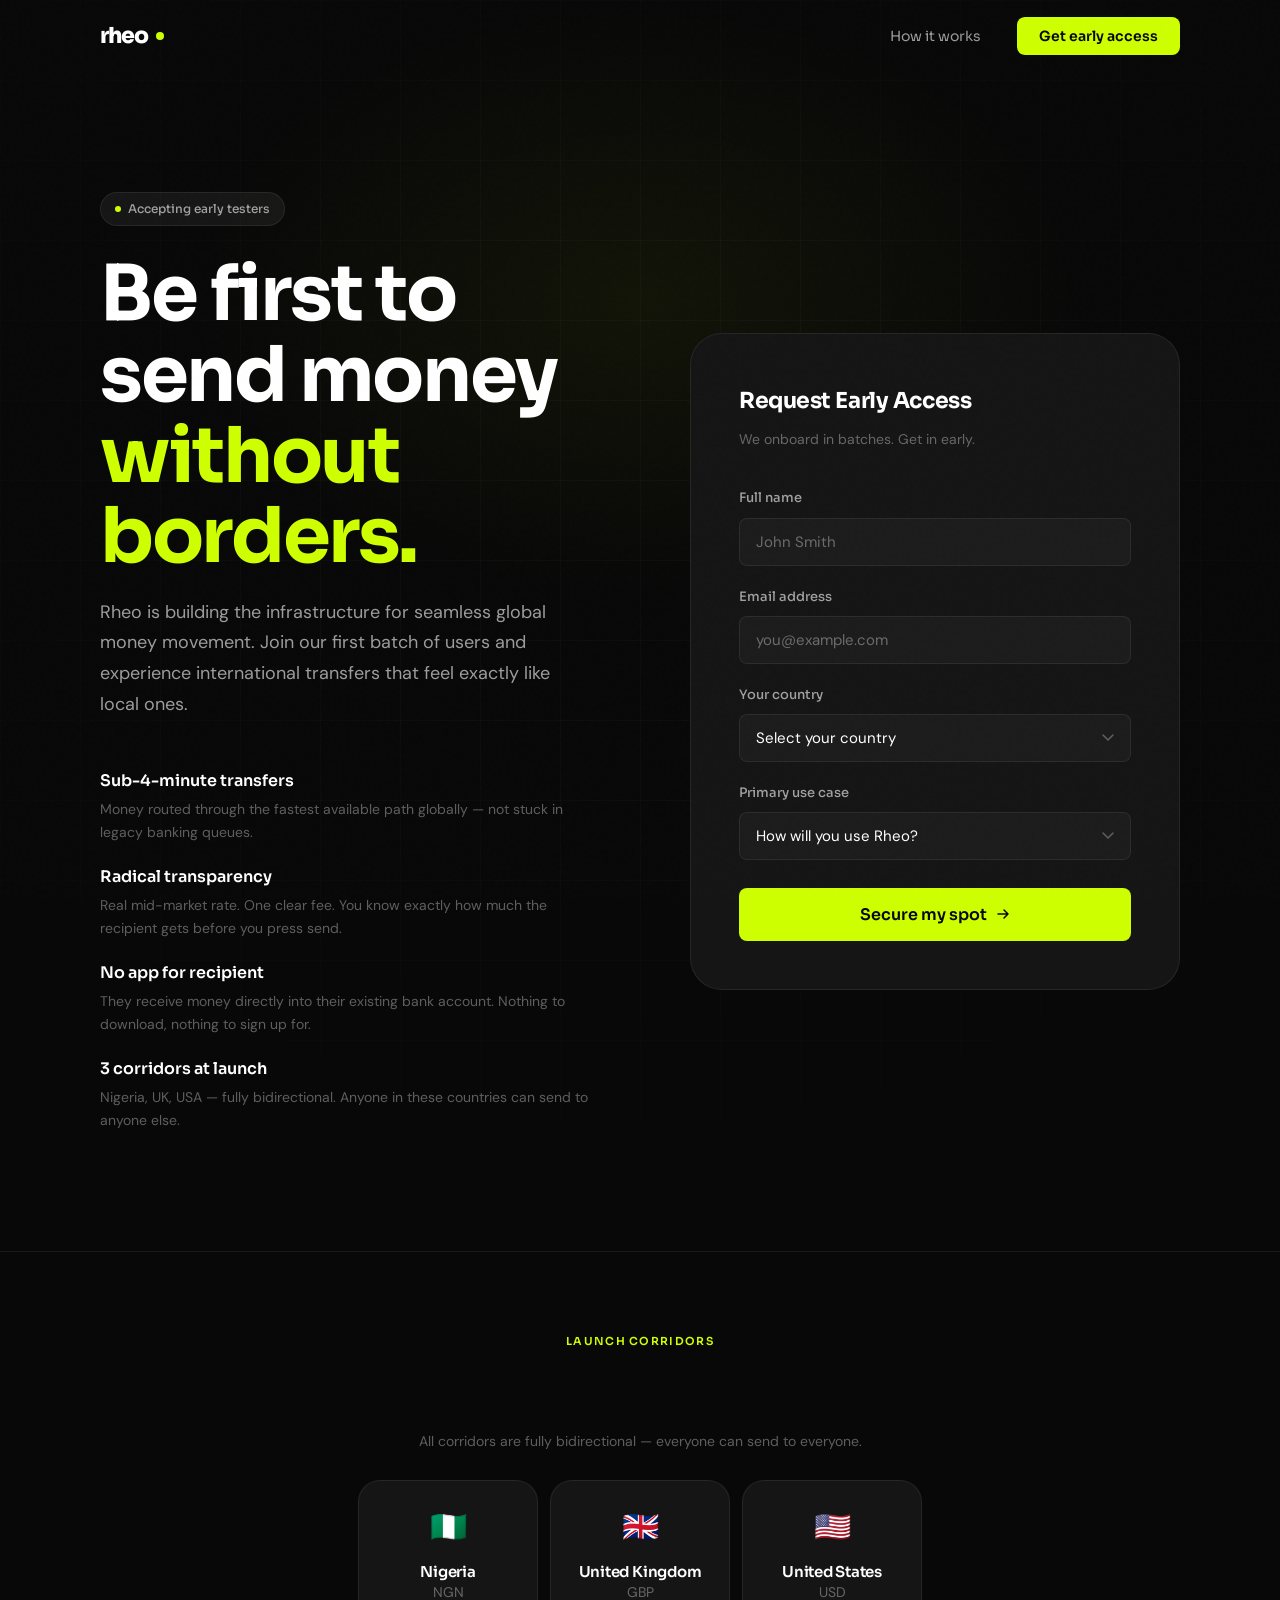
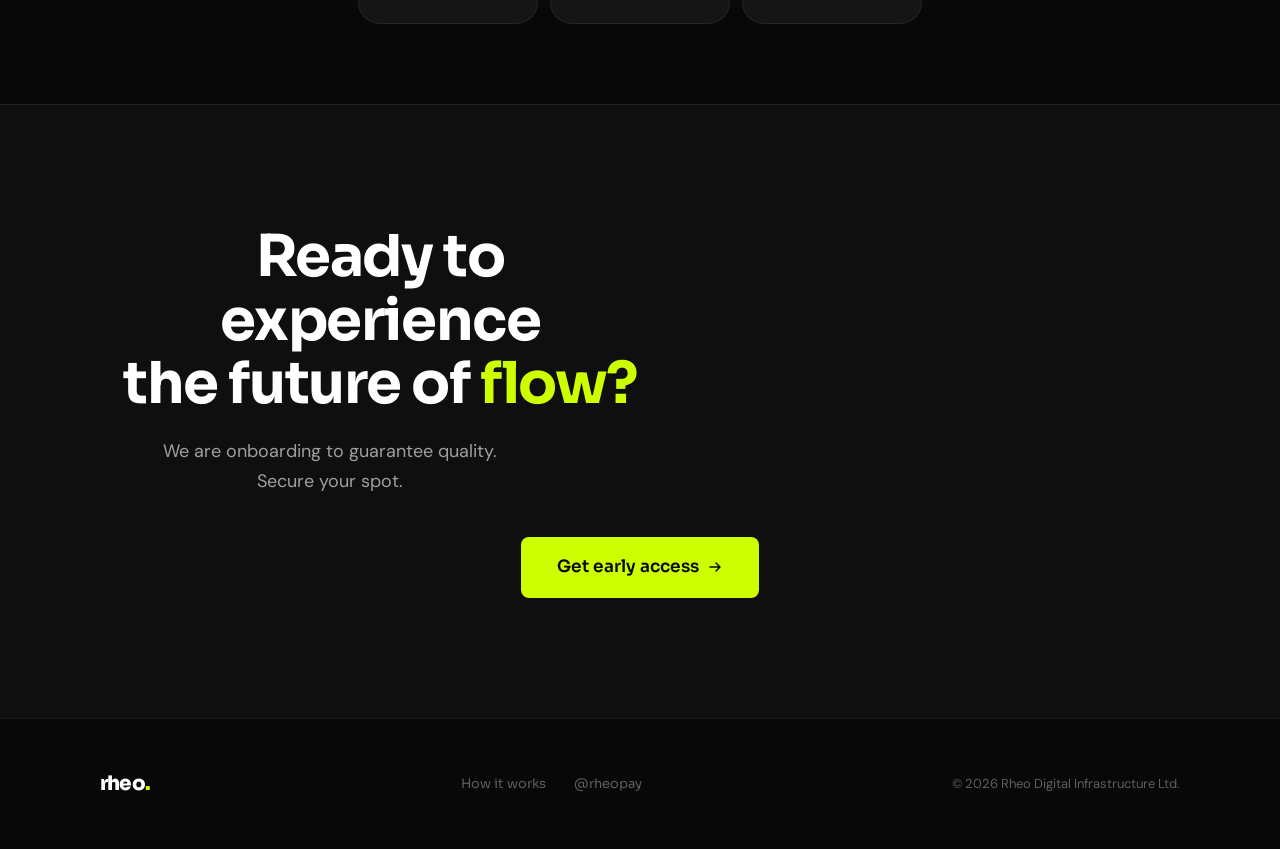
==== access.html @ 4172e14a "v1.0" ====
<!DOCTYPE html>
<html lang="en">
<head>
  <meta charset="UTF-8"/>
  <meta name="viewport" content="width=device-width, initial-scale=1.0"/>
  <meta name="author" content="Omidiran Toheeb"/>
  <meta name="description" content="Get early access to Rheo — the global money routing infrastructure for fast, transparent cross-border transfers."/>
  <title>Get Early Access — Rheo</title>
  <link rel="preconnect" href="https://fonts.googleapis.com"/>
  <link rel="preconnect" href="https://fonts.gstatic.com" crossorigin/>
  <link href="https://fonts.googleapis.com/css2?family=Sora:wght@300;400;500;600;700;800&family=DM+Sans:ital,wght@0,300;0,400;0,500;1,300&display=swap" rel="stylesheet"/>
  <link rel="stylesheet" href="style.css"/>
  <script src="script.js"></script>
</head>
<body>

  <!-- NAV -->
  <nav class="nav" id="nav">
    <div class="nav__inner">
      <a href="index.html" class="nav__logo">
        rheo <span class="nav__logo-dot"></span>
      </a>
      <ul class="nav__links">
        <li><a href="work.html">How it works</a></li>
        <li><a href="access.html" class="nav__cta active">Get early access</a></li>
      </ul>
    </div>
  </nav>

  <!-- ════════════════════════════════════════
       HERO
  ════════════════════════════════════════ -->
  <section class="hero--access">
    <div class="hero__bg"></div>

    <div class="container" style="width:100%; position:relative; z-index:2;">
      <div class="access-grid">

        <!-- LEFT — copy + perks -->
        <div>
          <div class="pill reveal" style="margin-bottom:28px;">
            <span class="pill-dot"></span>
            Accepting early testers
          </div>

          <h1 class="display-xl reveal reveal-delay-1" style="margin-bottom:20px;">
            Be first to<br>send money<br><span class="lime">without borders.</span>
          </h1>

          <p class="body-lg reveal reveal-delay-2" style="margin-bottom:48px;">
            Rheo is building the infrastructure for seamless global money movement. Join our first batch of users and experience international transfers that feel exactly like local ones.
          </p>

          <div class="perks reveal reveal-delay-3">
            <div class="perk">
              <div>
                <div class="perk__title">Sub-4-minute transfers</div>
                <div class="perk__body">Money routed through the fastest available path globally — not stuck in legacy banking queues.</div>
              </div>
            </div>
            <div class="perk">
              <div>
                <div class="perk__title">Radical transparency</div>
                <div class="perk__body">Real mid-market rate. One clear fee. You know exactly how much the recipient gets before you press send.</div>
              </div>
            </div>
            <div class="perk">
              <div>
                <div class="perk__title">No app for recipient</div>
                <div class="perk__body">They receive money directly into their existing bank account. Nothing to download, nothing to sign up for.</div>
              </div>
            </div>
            <div class="perk">
              <div>
                <div class="perk__title">3 corridors at launch</div>
                <div class="perk__body">Nigeria, UK, USA — fully bidirectional. Anyone in these countries can send to anyone else.</div>
              </div>
            </div>
          </div>

          <!-- social proof counter -->
          <!-- <div class="counter-strip reveal reveal-delay-4">
            <div class="counter-strip__avatars">
              <div class="avatar-ring" style="background:#2A4B2A; color:var(--lime);">T</div>
              <div class="avatar-ring" style="background:#2A3A4B; color:#7EB8FF;">A</div>
              <div class="avatar-ring" style="background:#4B2A3A; color:#FF9D7E;">K</div>
              <div class="avatar-ring" style="background:#3A2A4B; color:#C4AAFF;">M</div>
            </div>
            <div class="counter-strip__text">
              <strong id="counter">847</strong> people already on the list
            </div>
          </div> -->
        </div>

        <!-- RIGHT — form -->
        <div class="reveal reveal-delay-2">
          <div class="form-card">
            <div class="form-card__title">Request Early Access</div>
            <div class="form-card__sub">We onboard in batches. Get in early.</div>

            <div id="formWrap">
              <form id="accessForm" novalidate>
                <div class="form-group">
                  <label for="name">Full name</label>
                  <input type="text" id="name" name="name" placeholder="John Smith" autocomplete="name" required/>
                </div>
                <div class="form-group">
                  <label for="email">Email address</label>
                  <input type="email" id="email" name="email" placeholder="you@example.com" autocomplete="email" required/>
                </div>
                <div class="form-group">
                  <label for="country">Your country</label>
                  <select id="country" name="country" required>
                    <option value="" disabled selected>Select your country</option>
                    <option value="NG"> Nigeria</option>
                    <option value="GB"> United Kingdom</option>
                    <option value="US"> United States</option>
                    <option value="other"> Other</option>
                  </select>
                </div>
                <div class="form-group">
                  <label for="use">Primary use case</label>
                  <select id="use" name="use" required>
                    <option value="" disabled selected>How will you use Rheo?</option>
                    <option value="family">Sending money to family</option>
                    <option value="freelance">Receiving freelance payments</option>
                    <option value="business">Business payments</option>
                    <option value="studying">Studying abroad</option>
                    <option value="other">Other</option>
                  </select>
                </div>
                <button type="submit" class="btn btn--lime form__submit">
                  Secure my spot
                  <svg width="16" height="16" viewBox="0 0 16 16" fill="none"><path d="M3 8h10M9 4l4 4-4 4" stroke="currentColor" stroke-width="1.5" stroke-linecap="round" stroke-linejoin="round"/></svg>
                </button>
              </form>
            </div>

            <!-- success state -->
            <div class="form__success" id="formSuccess">
              <div class="form__success-icon">✓</div>
              <h3 class="display-sm" style="margin-bottom:10px;">You're on the list.</h3>
              <p class="body-md" style="max-width:280px; margin:0 auto 20px;">We'll notify you when your batch opens. Follow us on X for updates.</p>
              <a href="https://x.com/rheopay" target="_blank" rel="noopener" class="btn btn--outline btn--sm">@rheopay on X</a>
            </div>
          </div>
        </div>

      </div>
    </div>
  </section>

  <!-- ════════════════════════════════════════
       CORRIDORS
  ════════════════════════════════════════ -->
  <section class="section--sm" style="border-top: 1px solid var(--border);">
    <div class="container">
      <p class="label reveal" style="text-align:center; margin-bottom:32px;">Launch corridors</p>
      <br>
       <p class="body-sm reveal reveal-delay-2" style="text-align:center; margin-top:20px;">All corridors are fully bidirectional — everyone can send to everyone.</p>
       <br>
      <div style="display:flex; justify-content:center; flex-wrap:wrap; gap:12px;" class="reveal reveal-delay-1">
        <div class="card" style="flex:1; min-width:140px; max-width:180px; text-align:center; padding:20px 16px;">
          <div style="font-size:30px; margin-bottom:10px;">🇳🇬</div>
          <div class="display-sm" style="font-size:15px;">Nigeria</div>
          <div class="body-sm">NGN</div>
        </div>
        <div class="card" style="flex:1; min-width:140px; max-width:180px; text-align:center; padding:20px 16px;">
          <div style="font-size:30px; margin-bottom:10px;">🇬🇧</div>
          <div class="display-sm" style="font-size:15px;">United Kingdom</div>
          <div class="body-sm">GBP</div>
        </div>
        <div class="card" style="flex:1; min-width:140px; max-width:180px; text-align:center; padding:20px 16px;">
          <div style="font-size:30px; margin-bottom:10px;">🇺🇸</div>
          <div class="display-sm" style="font-size:15px;">United States</div>
          <div class="body-sm">USD</div>
        </div>
        <!-- <div class="card" style="flex:1; min-width:140px; max-width:180px; text-align:center; padding:20px 16px;">
          <div style="font-size:30px; margin-bottom:10px;">🇮🇳</div>
          <div class="display-sm" style="font-size:15px;">India</div>
          <div class="body-sm">INR</div>
        </div>
        <div class="card" style="flex:1; min-width:140px; max-width:180px; text-align:center; padding:20px 16px;">
          <div style="font-size:30px; margin-bottom:10px;">🇲🇽</div>
          <div class="display-sm" style="font-size:15px;">Mexico</div>
          <div class="body-sm">MXN</div>
        </div>
      </div> 
      <p class="body-sm reveal reveal-delay-2" style="text-align:center; margin-top:20px;">All corridors are fully bidirectional — everyone can send to everyone.</p> -->
    </div>
  </section>

  <!-- ════════════════════════════════════════
       FINAL CTA
  ════════════════════════════════════════ -->
  <section class="section cta-section">
    <div class="container">
      <h2 class="display-lg reveal" style="margin-bottom:20px; max-width:560px;">
        Ready to experience<br>the future of <span class="lime">flow?</span>
      </h2>
      <p class="body-lg reveal reveal-delay-1" style="max-width:460px; margin-bottom:40px;">
        We are onboarding to guarantee quality. <br> Secure your spot.
      </p>
      <a href="#accessForm" class="btn btn--lime reveal reveal-delay-2" style="font-size:17px; padding:16px 36px;" onclick="document.getElementById('email').focus(); return false;">
        Get early access
        <svg width="16" height="16" viewBox="0 0 16 16" fill="none"><path d="M3 8h10M9 4l4 4-4 4" stroke="currentColor" stroke-width="1.5" stroke-linecap="round" stroke-linejoin="round"/></svg>
      </a>
    </div>
  </section>

  <!-- FOOTER -->
  <footer>
    <div class="footer__inner">
      <a href="index.html" class="footer__logo">rheo<span style="color:var(--lime);">.</span></a>
      <div class="footer__links">
        <a href="work.html" class="footer__link">How it works</a>
        <a href="https://x.com/rheopay" target="_blank" rel="noopener" class="footer__link">@rheopay</a>
      </div>
      <span class="footer__copy">&copy; 2026 Rheo Digital Infrastructure Ltd.</span>
    </div>
  </footer>

  <script src="script.js"></script>
</body>
</html>
---- style.css ----
/* ============================================
   RHEO — Global Design System
   ============================================ */

@import url('https://fonts.googleapis.com/css2?family=Sora:wght@300;400;500;600;700;800&family=DM+Sans:ital,wght@0,300;0,400;0,500;1,300&display=swap');

/* ---- Reset ---- */
*, *::before, *::after { 
  box-sizing: border-box; 
  margin: 0; 
  padding: 0; 
}
html { 
  scroll-behavior: smooth; 
  font-size: 67.5%; 
}

/* ---- Tokens ---- */
:root {
  --black:       #080808;
  --black-2:     #0f0f0f;
  --black-3:     #151515;
  --black-4:     #1c1c1c;
  --border:      rgba(255,255,255,0.07);
  --border-lime: rgba(206,255,0,0.25);
  --white:       #ffffff;
  --white-60:    rgba(255,255,255,0.6);
  --white-35:    rgba(255,255,255,0.35);
  --white-12:    rgba(255,255,255,0.12);
  --white-06:    rgba(255,255,255,0.06);
  --lime:        #CEFF00;
  --lime-dim:    #91E500;
  --lime-glow:   rgba(206,255,0,0.12);
  --lime-glow-strong: rgba(206,255,0,0.22);
  --red-soft:    #FF5C5C;

  --font-display: 'Sora', sans-serif;
  --font-body:    'DM Sans', sans-serif;

  --nav-h:       72px;
  --max-w:       1160px;
  --r-sm:        8px;
  --r-md:        14px;
  --r-lg:        22px;
  --r-xl:        32px;
}

/* ---- Base ---- */
body {
  background: var(--black);
  color: var(--white);
  font-family: var(--font-body);
  font-size: 16px;
  line-height: 1.7;
  -webkit-font-smoothing: antialiased;
  overflow-x: hidden;
}

img { 
  display: block; 
  max-width: 100%; 
}
a  { 
  text-decoration: none; 
  color: inherit; 
}
ul, ol { 
  list-style: none; 
}

/* ---- Scrollbar ---- */
::-webkit-scrollbar { 
  width: 4px; 
}
::-webkit-scrollbar-track { 
  background: var(--black); 
}
::-webkit-scrollbar-thumb { 
  background: var(--border); 
  border-radius: 4px; 
}

/* ============================================
   NOISE GRAIN OVERLAY
   ============================================ */
body::before {
  content: '';
  position: fixed;
  inset: 0;
  background-image: url("data:image/svg+xml,%3Csvg viewBox='0 0 256 256' xmlns='http://www.w3.org/2000/svg'%3E%3Cfilter id='noise'%3E%3CfeTurbulence type='fractalNoise' baseFrequency='0.9' numOctaves='4' stitchTiles='stitch'/%3E%3C/filter%3E%3Crect width='100%25' height='100%25' filter='url(%23noise)' opacity='0.03'/%3E%3C/svg%3E");
  pointer-events: none;
  z-index: 9999;
  opacity: 0.4;
}

/* ============================================
   LAYOUT UTILITIES
   ============================================ */
.container {
  max-width: var(--max-w);
  margin: 0 auto;
  padding: 0 40px;
}

.section { 
  padding: 120px 0; 
}
.section--sm { 
  padding: 80px 0; 
}

.divider {
  width: 100%;
  height: 1px;
  background: var(--border);
}

/* ============================================
   TYPOGRAPHY
   ============================================ */
.display-xl {
  font-family: var(--font-display);
  font-size: clamp(44px, 6vw, 80px);
  font-weight: 700;
  line-height: 1.05;
  letter-spacing: -0.03em;
}

.display-lg {
  font-family: var(--font-display);
  font-size: clamp(36px, 4.5vw, 60px);
  font-weight: 700;
  line-height: 1.1;
  letter-spacing: -0.025em;
}

.display-md {
  font-family: var(--font-display);
  font-size: clamp(26px, 3vw, 40px);
  font-weight: 600;
  line-height: 1.2;
  letter-spacing: -0.02em;
}

.display-sm {
  font-family: var(--font-display);
  font-size: clamp(18px, 2vw, 24px);
  font-weight: 600;
  line-height: 1.3;
  letter-spacing: -0.015em;
}

.body-lg { 
  font-size: 18px; 
  line-height: 1.7; 
  color: var(--white-60); 
}
.body-md { 
  font-size: 16px; 
  line-height: 1.7; 
  color: var(--white-60); 
}
.body-sm { 
  font-size: 14px; 
  line-height: 1.6; 
  color: var(--white-35); 
}

.lime { 
  color: var(--lime); 
}
.label {
  font-family: var(--font-display);
  font-size: 11px;
  font-weight: 600;
  letter-spacing: 0.12em;
  text-transform: uppercase;
  color: var(--lime);
}

/* ============================================
   NAVIGATION
   ============================================ */
.nav {
  position: fixed;
  top: 0; left: 0; right: 0;
  z-index: 1000;
  height: var(--nav-h);
  display: flex;
  align-items: center;
  transition: background 0.3s, border-color 0.3s;
}

.nav.scrolled {
  background: rgba(8,8,8,0.92);
  border-bottom: 1px solid var(--border);
  -webkit-backdrop-filter: blur(20px);
  -webkit-backdrop-filter: blur(20px);
  -webkit-backdrop-filter: blur(20px);
  -webkit-backdrop-filter: blur(20px);
  -webkit-backdrop-filter: blur(20px);
  -webkit-backdrop-filter: blur(20px);
  -webkit-backdrop-filter: blur(20px);
  -webkit-backdrop-filter: blur(20px);
  -webkit-backdrop-filter: blur(20px);
  backdrop-filter: blur(20px);
}

.nav__inner {
  max-width: var(--max-w);
  margin: 0 auto;
  padding: 0 40px;
  width: 100%;
  display: flex;
  align-items: center;
  justify-content: space-between;
}

.nav__logo {
  font-family: var(--font-display);
  font-size: 22px;
  font-weight: 800;
  letter-spacing: -0.04em;
  color: var(--white);
  display: flex;
  align-items: center;
  gap: 8px;
}

.nav__logo-dot {
  width: 8px; height: 8px;
  border-radius: 50%;
  background: var(--lime);
  display: inline-block;
}

.nav__links {
  display: flex;
  align-items: center;
  gap: 36px;
}

.nav__links a {
  font-size: 14px;
  font-weight: 400;
  color: var(--white-60);
  transition: color 0.2s;
  font-family: var(--font-display);
}

.nav__links a:hover { color: var(--white); }
.nav__links a.active { color: var(--white); }

.nav__cta {
  background: var(--lime);
  color: var(--black) !important;
  font-weight: 600 !important;
  padding: 10px 22px;
  border-radius: var(--r-sm);
  font-size: 14px !important;
  transition: background 0.2s, transform 0.15s !important;
}

.nav__cta:hover {
  background: #d8ff26 !important;
  transform: translateY(-1px);
}

/* ============================================
   BUTTONS
   ============================================ */
.btn {
  display: inline-flex;
  align-items: center;
  gap: 8px;
  font-family: var(--font-display);
  font-size: 15px;
  font-weight: 600;
  border-radius: var(--r-sm);
  padding: 14px 28px;
  cursor: pointer;
  transition: all 0.2s;
  border: none;
  white-space: nowrap;
}

.btn--lime {
  background: var(--lime);
  color: var(--black);
}

.btn--lime:hover {
  background: #d8ff26;
  transform: translateY(-2px);
  box-shadow: 0 8px 30px rgba(206,255,0,0.25);
}

.btn--outline {
  background: transparent;
  color: var(--white);
  border: 1px solid var(--border);
}

.btn--outline:hover {
  border-color: rgba(255,255,255,0.25);
  background: var(--white-06);
}

.btn--sm {
  font-size: 13px;
  padding: 10px 20px;
}

.btn svg { transition: transform 0.2s; }
.btn:hover svg { transform: translateX(3px); }

/* ============================================
   PILL / BADGE
   ============================================ */
.pill {
  display: inline-flex;
  align-items: center;
  gap: 7px;
  background: var(--white-06);
  border: 1px solid var(--border);
  border-radius: 100px;
  padding: 6px 14px;
  font-size: 12px;
  font-family: var(--font-display);
  font-weight: 500;
  color: var(--white-60);
}

.pill-dot {
  width: 6px; height: 6px;
  border-radius: 50%;
  background: var(--lime);
  flex-shrink: 0;
  animation: pulse-dot 2s ease-in-out infinite;
}

@keyframes pulse-dot {
  0%,100% { opacity: 1; transform: scale(1); }
  50% { opacity: 0.5; transform: scale(0.7); }
}

/* ============================================
   CARDS
   ============================================ */
.card {
  background: var(--black-3);
  border: 1px solid var(--border);
  border-radius: var(--r-lg);
  padding: 32px;
  transition: border-color 0.3s, transform 0.3s;
}

.card:hover {
  border-color: rgba(255,255,255,0.12);
  transform: translateY(-3px);
}

.card--lime-border:hover {
  border-color: var(--border-lime);
}

.card__icon {
  width: 44px; height: 44px;
  border-radius: var(--r-sm);
  background: var(--lime-glow);
  border: 1px solid var(--border-lime);
  display: flex;
  align-items: center;
  justify-content: center;
  margin-bottom: 20px;
  font-size: 20px;
}

/* ============================================
   STAT CARDS
   ============================================ */
.stat-card {
  background: var(--black-3);
  border: 1px solid var(--border);
  border-radius: var(--r-md);
  padding: 24px;
}

.stat-card__num {
  font-family: var(--font-display);
  font-size: 36px;
  font-weight: 700;
  letter-spacing: -0.03em;
  color: var(--white);
  margin-bottom: 4px;
}

.stat-card__num .lime { 
  color: var(--lime); 
}
.stat-card__label { 
  font-size: 13px; 
  color: var(--white-35); 
  font-family: var(--font-display); 
}

/* ============================================
   HERO — INDEX
   ============================================ */
.hero {
  min-height: 100vh;
  display: flex;
  align-items: center;
  padding-top: var(--nav-h);
  position: relative;
  overflow: hidden;
}

.hero__bg {
  position: absolute;
  inset: 0;
  pointer-events: none;
}

/* Radial glow */
.hero__bg::before {
  content: '';
  position: absolute;
  top: -20%;
  left: 50%;
  transform: translateX(-50%);
  width: 900px;
  height: 600px;
  background: radial-gradient(ellipse, rgba(206,255,0,0.06) 0%, transparent 70%);
  border-radius: 50%;
}

/* Grid lines */
.hero__bg::after {
  content: '';
  position: absolute;
  inset: 0;
  background-image:
    linear-gradient(rgba(255,255,255,0.025) 1px, transparent 1px),
    linear-gradient(90deg, rgba(255,255,255,0.025) 1px, transparent 1px);
  background-size: 80px 80px;
  -webkit-mask-image: radial-gradient(ellipse 80% 70% at 50% 40%, black 30%, transparent 100%);
  mask-image: radial-gradient(ellipse 80% 70% at 50% 40%, black 30%, transparent 100%);
}

.hero__inner {
  position: relative;
  z-index: 2;
  max-width: var(--max-w);
  margin: 0 auto;
  padding: 0 40px;
  width: 100%;
  padding-top: 100px;
  padding-bottom: 100px;
}

.hero__eyebrow {
  margin-bottom: 32px;
  display: flex;
  align-items: center;
  gap: 16px;
}

.hero__line {
  width: 40px;
  height: 1px;
  background: var(--lime);
  opacity: 0.6;
}

.hero__title {
  font-family: var(--font-display);
  font-size: clamp(48px, 7vw, 88px);
  font-weight: 800;
  line-height: 1.0;
  letter-spacing: -0.04em;
  margin-bottom: 28px;
  max-width: 900px;
}

.hero__title .highlight {
  color: transparent;
  -webkit-text-stroke: 1px rgba(206,255,0,0.6);
  position: relative;
}

.hero__sub {
  font-size: 18px;
  color: var(--white-60);
  max-width: 560px;
  line-height: 1.7;
  margin-bottom: 48px;
}

.hero__actions {
  display: flex;
  align-items: center;
  gap: 16px;
  flex-wrap: wrap;
}

.hero__scroll {
  position: absolute;
  bottom: 40px;
  left: 50%;
  transform: translateX(-50%);
  display: flex;
  flex-direction: column;
  align-items: center;
  gap: 8px;
  opacity: 0.3;
  animation: float 3s ease-in-out infinite;
}

@keyframes float {
  0%,100% { transform: translateX(-50%) translateY(0); }
  50% { transform: translateX(-50%) translateY(6px); }
}

.hero__scroll span {
  font-size: 10px;
  letter-spacing: 0.15em;
  text-transform: uppercase;
  font-family: var(--font-display);
}

.hero__scroll-line {
  width: 1px;
  height: 40px;
  background: linear-gradient(to bottom, var(--white), transparent);
}

/* live transfer card */
.hero__card-float {
  position: absolute;
  right: 40px;
  top: 50%;
  transform: translateY(-50%);
  width: 300px;
  z-index: 3;
}

.transfer-card {
  background: var(--black-3);
  border: 1px solid var(--border);
  border-radius: var(--r-lg);
  padding: 24px;
  box-shadow: 0 12px 40px rgba(206,255,0,0.12);
}

.transfer-card__header {
  display: flex;
  align-items: center;
  justify-content: space-between;
  margin-bottom: 20px;
}

.transfer-card__title {
  font-family: var(--font-display);
  font-size: 13px;
  font-weight: 600;
  color: var(--white-60);
}

.live-badge {
  display: flex;
  align-items: center;
  gap: 5px;
  font-size: 10px;
  font-family: var(--font-display);
  font-weight: 600;
  color: var(--lime);
  letter-spacing: 0.05em;
}

.transfer-card__amount {
  font-family: var(--font-display);
  font-size: 38px;
  font-weight: 700;
  letter-spacing: -0.03em;
  margin-bottom: 6px;
}

.transfer-card__meta {
  font-size: 12px;
  color: var(--white-35);
  margin-bottom: 20px;
  display: flex;
  align-items: center;
  gap: 6px;
}

.transfer-card__route {
  display: flex;
  align-items: center;
  gap: 8px;
  margin-bottom: 20px;
}

.route-flag {
  font-size: 22px;
  line-height: 1;
}

.route-arrow {
  flex: 1;
  height: 1px;
  background: linear-gradient(90deg, var(--border), var(--border-lime), var(--border));
  position: relative;
}

.route-dot-anim {
  position: absolute;
  top: 50%;
  transform: translateY(-50%);
  width: 5px; height: 5px;
  border-radius: 50%;
  background: var(--lime);
  animation: route-travel 2.5s ease-in-out infinite;
}

@keyframes route-travel {
  0% { left: 0%; opacity: 0; }
  10% { opacity: 1; }
  90% { opacity: 1; }
  100% { left: 100%; opacity: 0; }
}

.transfer-card__bar {
  background: var(--black-4);
  border-radius: 4px;
  height: 4px;
  overflow: hidden;
  margin-bottom: 12px;
}

.transfer-card__bar-fill {
  height: 100%;
  background: linear-gradient(90deg, var(--lime-dim), var(--lime));
  border-radius: 4px;
  animation: progress 3s ease-in-out infinite;
}

@keyframes progress {
  0% { width: 0%; }
  60% { width: 100%; }
  61%,100% { width: 0%; opacity: 0; }
}

.transfer-card__status {
  font-size: 11px;
  color: var(--lime);
  font-family: var(--font-display);
  font-weight: 600;
}

/* ============================================
   PROBLEM SECTION
   ============================================ */
.problem-section {
  background: var(--black-2);
  border-top: 1px solid var(--border);
  border-bottom: 1px solid var(--border);
}

.problem-grid {
  display: grid;
  grid-template-columns: 1fr 1fr;
  gap: 80px;
  align-items: start;
}

.problem-list {
  display: flex;
  flex-direction: column;
  gap: 0;
}

.problem-item {
  display: flex;
  align-items: flex-start;
  gap: 20px;
  padding: 28px 0;
  border-bottom: 1px solid var(--border);
}

.problem-item:last-child { border-bottom: none; }

.problem-item__num {
  font-family: var(--font-display);
  font-size: 11px;
  font-weight: 600;
  color: var(--red-soft);
  opacity: 0.5;
  padding-top: 4px;
  flex-shrink: 0;
  width: 24px;
}

.problem-item__title {
  font-family: var(--font-display);
  font-size: 17px;
  font-weight: 600;
  color: var(--white);
  margin-bottom: 6px;
}

.problem-item__body { 
  font-size: 14px; 
  color: var(--white-35); 
  line-height: 1.6; 
}

/* ============================================
   SOLUTION SECTION
   ============================================ */
.solution-header { 
  text-align: center; 
  max-width: 700px; 
  margin: 0 auto 80px; 
}

.solution-grid {
  display: grid;
  grid-template-columns: repeat(3, 1fr);
  gap: 16px;
  margin-bottom: 60px;
}

/* step flow */
.step-flow {
  display: flex;
  align-items: stretch;
  gap: 0;
  margin-top: 80px;
  position: relative;
}

.step-flow::before {
  content: '';
  position: absolute;
  top: 28px;
  left: 24px;
  right: 24px;
  height: 1px;
  background: linear-gradient(90deg, transparent, var(--border-lime), transparent);
}

.step {
  flex: 1;
  text-align: center;
  padding: 0 16px;
  position: relative;
}

.step__num {
  width: 56px; height: 56px;
  border-radius: 50%;
  background: var(--black-3);
  border: 1px solid var(--border);
  display: flex;
  align-items: center;
  justify-content: center;
  margin: 0 auto 16px;
  font-family: var(--font-display);
  font-size: 13px;
  font-weight: 700;
  color: var(--white-60);
  position: relative;
  z-index: 1;
  transition: border-color 0.3s, color 0.3s;
}

.step__num.active {
  border-color: var(--lime);
  color: var(--lime);
  background: var(--lime-glow);
}

.step__label {
  font-family: var(--font-display);
  font-size: 13px;
  font-weight: 600;
  color: var(--white-60);
  margin-bottom: 6px;
}

.step__desc { 
  font-size: 12px; 
  color: var(--white-35); 
  line-height: 1.5; 
}

/* ============================================
   STATS ROW
   ============================================ */
.stats-row {
  display: grid;
  grid-template-columns: repeat(4, 1fr);
  gap: 1px;
  background: var(--border);
  border: 1px solid var(--border);
  border-radius: var(--r-lg);
  overflow: hidden;
}

.stats-row__item {
  background: var(--black-2);
  padding: 36px 32px;
  text-align: center;
}

.stats-row__num {
  font-family: var(--font-display);
  font-size: 40px;
  font-weight: 700;
  letter-spacing: -0.03em;
  color: var(--white);
  margin-bottom: 6px;
}

.stats-row__label { 
  font-size: 13px; 
  color: var(--white-35); 
  font-family: var(--font-display); 
}

/* ============================================
   CORE STACK SECTION
   ============================================ */
.stack-section { 
  background: var(--black-2); 
  border-top: 1px solid var(--border); 
}

.stack-grid {
  display: grid;
  grid-template-columns: 1fr 1fr;
  gap: 80px;
  align-items: center;
}

.stack-list { 
  display: flex; 
  flex-direction: column; 
  gap: 0; 
}

.stack-item {
  display: grid;
  grid-template-columns: 48px 1fr;
  gap: 20px;
  align-items: start;
  padding: 28px 0;
  border-bottom: 1px solid var(--border);
  cursor: default;
  transition: all 0.2s;
}

.stack-item:first-child { 
  border-top: 1px solid var(--border); 
}

.stack-item:hover .stack-item__icon { 
  border-color: var(--border-lime); 
  background: var(--lime-glow); 
}

.stack-item__icon {
  width: 44px; 
  height: 44px;
  border-radius: var(--r-sm);
  background: var(--white-06);
  border: 1px solid var(--border);
  display: flex;
  align-items: center;
  justify-content: center;
  font-size: 18px;
  transition: all 0.3s;
  flex-shrink: 0;
}

.stack-item__title {
  font-family: var(--font-display);
  font-size: 16px;
  font-weight: 600;
  margin-bottom: 6px;
  color: var(--white);
}

.stack-item__body { 
  font-size: 14px; 
  color: var(--white-35); 
  line-height: 1.6; 
}

/* terminal visual */
.terminal {
  background: var(--black);
  border: 1px solid var(--border);
  border-radius: var(--r-lg);
  overflow: hidden;
  font-family: 'Courier New', monospace;
}

.terminal__bar {
  background: var(--black-4);
  border-bottom: 1px solid var(--border);
  padding: 12px 16px;
  display: flex;
  align-items: center;
  gap: 8px;
}

.terminal__dot {
  width: 10px; 
  height: 10px; 
  border-radius: 50%;
}

.terminal__body {
  padding: 24px;
  font-size: 13px;
  line-height: 1.8;
}

.t-dim  { 
  color: rgba(255,255,255,0.3); 
}
.t-lime { 
  color: var(--lime); 
}
.t-white{ 
  color: var(--white); 
}
.t-blue { 
  color: #7EB8FF; 
}
.t-str  { 
  color: #FF9D7E; 
}

/* ============================================
   PRICING SECTION
   ============================================ */
.pricing-grid {
  display: grid;
  grid-template-columns: 1fr 1fr;
  gap: 60px;
  align-items: center;
}

.pricing-comparison {
  background: var(--black-3);
  border: 1px solid var(--border);
  border-radius: var(--r-lg);
  overflow: hidden;
}

.pricing-comparison__header {
  padding: 20px 24px;
  border-bottom: 1px solid var(--border);
  display: grid;
  grid-template-columns: 1fr 1fr 1fr;
  gap: 12px;
}

.pricing-comparison__col-label {
  font-size: 11px;
  font-family: var(--font-display);
  font-weight: 600;
  letter-spacing: 0.08em;
  text-transform: uppercase;
  color: var(--white-35);
}

.pricing-comparison__col-label.ours { 
  color: var(--lime); 
}

.pricing-row {
  display: grid;
  grid-template-columns: 1fr 1fr 1fr;
  gap: 12px;
  padding: 16px 24px;
  border-bottom: 1px solid var(--border);
  align-items: center;
  transition: background 0.2s;
}

.pricing-row:last-child { 
  border-bottom: none; 
}
.pricing-row:hover { 
  background: var(--white-06); 
}

.pricing-row__amount { 
  font-size: 13px; 
  color: var(--white-60); 
  font-family: var(--font-display); 
}
.pricing-row__fee { 
  font-size: 13px; 
  color: var(--white-35); 
  font-family: var(--font-display); 
}
.pricing-row__fee.ours { 
  color: var(--lime); 
  font-weight: 600; 
}

/* ============================================
   FUTURE SECTION
   ============================================ */
.future-grid {
  display: grid;
  grid-template-columns: repeat(3, 1fr);
  gap: 16px;
}

/* ============================================
   CTA SECTION
   ============================================ */
.cta-section {
  background: var(--black-2);
  border-top: 1px solid var(--border);
  text-align: center;
}

.cta-section .pill { margin: 0 auto 32px; }

/* ============================================
   FOOTER
   ============================================ */
footer {
  border-top: 1px solid var(--border);
  padding: 48px 0;
}

.footer__inner {
  max-width: var(--max-w);
  margin: 0 auto;
  padding: 0 40px;
  display: flex;
  align-items: center;
  justify-content: space-between;
  flex-wrap: wrap;
  gap: 20px;
}

.footer__logo {
  font-family: var(--font-display);
  font-size: 20px;
  font-weight: 800;
  letter-spacing: -0.04em;
}

.footer__copy { font-size: 13px; color: var(--white-35); }

.footer__link {
  font-size: 13px;
  color: var(--white-35);
  transition: color 0.2s;
  font-family: var(--font-display);
}

.footer__link:hover { 
  color: var(--lime); 
}

.footer__links { 
  display: flex; 
  gap: 28px; 
}

/* ============================================
   HERO — ACCESS PAGE
   ============================================ */
.hero--access {
  min-height: 100vh;
  padding-top: var(--nav-h);
  display: flex;
  align-items: center;
  position: relative;
  overflow: hidden;
}

.hero--access .hero__bg::before {
  background: radial-gradient(ellipse, rgba(206,255,0,0.05) 0%, transparent 70%);
  top: 0;
}

.access-grid {
  display: grid;
  grid-template-columns: 1fr 1fr;
  gap: 100px;
  align-items: center;
  padding: 120px 0;
}

/* ============================================
   FORM
   ============================================ */
.form-card {
  background: var(--black-3);
  border: 1px solid var(--border);
  border-radius: var(--r-xl);
  padding: 48px;
}

.form-card__title {
  font-family: var(--font-display);
  font-size: 22px;
  font-weight: 700;
  margin-bottom: 8px;
  letter-spacing: -0.02em;
}

.form-card__sub { 
  font-size: 14px; 
  color: var(--white-35); 
  margin-bottom: 36px; 
}

.form-group { 
  margin-bottom: 20px; 
}

.form-group label {
  display: block;
  font-size: 13px;
  font-family: var(--font-display);
  font-weight: 500;
  color: var(--white-60);
  margin-bottom: 8px;
}

.form-group input, .form-group select {
  width: 100%;
  background: var(--black-4);
  border: 1px solid var(--border);
  border-radius: var(--r-sm);
  padding: 13px 16px;
  color: var(--white);
  font-size: 15px;
  font-family: var(--font-body);
  outline: none;
  transition: border-color 0.2s, box-shadow 0.2s;
  -webkit-appearance: none;
  appearance: none;
}

.form-group input::placeholder { 
  color: var(--white-35); 
}

.form-group input:focus, .form-group select:focus {
  border-color: rgba(206,255,0,0.4);
  box-shadow: 0 0 0 3px rgba(206,255,0,0.08);
}

.form-group select {
  background-image: url("data:image/svg+xml,%3Csvg xmlns='http://www.w3.org/2000/svg' width='12' height='8' viewBox='0 0 12 8'%3E%3Cpath d='M1 1l5 5 5-5' stroke='rgba(255,255,255,0.3)' stroke-width='1.5' fill='none' stroke-linecap='round'/%3E%3C/svg%3E");
  background-repeat: no-repeat;
  background-position: right 16px center;
  padding-right: 40px;
  cursor: pointer;
}

.form-group select option { 
  background: var(--black-3); 
}

.form__submit {
  width: 100%;
  margin-top: 8px;
  justify-content: center;
  font-size: 16px;
  padding: 16px;
}

.form__note {
  text-align: center;
  font-size: 12px;
  color: var(--white-35);
  margin-top: 16px;
}

.form__success {
  display: none;
  text-align: center;
  padding: 32px 0;
}

.form__success-icon {
  width: 56px; height: 56px;
  background: var(--lime-glow);
  border: 1px solid var(--border-lime);
  border-radius: 50%;
  display: flex;
  align-items: center;
  justify-content: center;
  margin: 0 auto 20px;
  font-size: 24px;
}

/* perks list */
.perks { 
  display: flex; 
  flex-direction: column; 
  gap: 20px; 
}

.perk {
  display: flex;
  align-items: flex-start;
  gap: 16px;
}

.perk__icon {
  width: 40px; 
  height: 40px;
  border-radius: var(--r-sm);
  background: var(--white-06);
  border: 1px solid var(--border);
  display: flex;
  align-items: center;
  justify-content: center;
  font-size: 18px;
  flex-shrink: 0;
  margin-top: 2px;
}

.perk__title {
  font-family: var(--font-display);
  font-size: 16px;
  font-weight: 600;
  margin-bottom: 4px;
}

.perk__body { 
  font-size: 14px; 
  color: var(--white-35); 
  line-height: 1.6; 
}

/* counter */
.counter-strip {
  display: flex;
  align-items: center;
  gap: 12px;
  background: var(--black-3);
  border: 1px solid var(--border);
  border-radius: var(--r-md);
  padding: 16px 20px;
  margin-top: 40px;
}

.counter-strip__avatars {
  display: flex;
  margin-right: 4px;
}

.avatar-ring {
  width: 28px; height: 28px;
  border-radius: 50%;
  border: 2px solid var(--black-3);
  margin-left: -8px;
  font-size: 10px;
  display: flex; align-items: center; justify-content: center;
  font-family: var(--font-display);
  font-weight: 700;
}

.avatar-ring:first-child { margin-left: 0; }

.counter-strip__text {
  font-size: 13px;
  color: var(--white-60);
  font-family: var(--font-display);
}

.counter-strip__text strong { color: var(--lime); }

/* ============================================
   HOW IT WORKS PAGE
   ============================================ */
.hiw-hero {
  min-height: 60vh;
  padding-top: var(--nav-h);
  display: flex;
  align-items: center;
  background: var(--black-2);
  border-bottom: 1px solid var(--border);
  position: relative;
  overflow: hidden;
}

.hiw-hero::before {
  content: '';
  position: absolute;
  top: 0; left: 0; right: 0; bottom: 0;
  background-image:
    linear-gradient(rgba(255,255,255,0.02) 1px, transparent 1px),
    linear-gradient(90deg, rgba(255,255,255,0.02) 1px, transparent 1px);
  background-size: 60px 60px;
  -webkit-mask-image: radial-gradient(ellipse 80% 90% at 50% 50%, black 0%, transparent 100%);
  mask-image: radial-gradient(ellipse 80% 90% at 50% 50%, black 0%, transparent 100%);
}

.hiw-grid {
  display: grid;
  grid-template-columns: 1fr 1fr;
  gap: 80px;
  align-items: center;
}

/* routing visual */
.routing-visual {
  background: var(--black);
  border: 1px solid var(--border);
  border-radius: var(--r-xl);
  padding: 32px;
  position: relative;
  overflow: hidden;
}

.routing-visual::before {
  content: '';
  position: absolute;
  inset: 0;
  background: radial-gradient(ellipse at 50% 50%, rgba(206,255,0,0.04) 0%, transparent 70%);
}

.provider-row {
  display: flex;
  flex-direction: column;
  gap: 10px;
}

.provider-bar {
  display: flex;
  align-items: center;
  gap: 12px;
}

.provider-bar__name {
  font-family: var(--font-display);
  font-size: 12px;
  font-weight: 600;
  color: var(--white-60);
  width: 80px;
  flex-shrink: 0;
}

.provider-bar__track {
  flex: 1;
  height: 6px;
  background: var(--black-4);
  border-radius: 3px;
  overflow: hidden;
}

.provider-bar__fill {
  height: 100%;
  border-radius: 3px;
  background: var(--border);
  transition: width 1.5s ease;
}

.provider-bar__fill.best {
  background: linear-gradient(90deg, var(--lime-dim), var(--lime));
}

.provider-bar__score {
  font-size: 11px;
  color: var(--white-35);
  font-family: var(--font-display);
  width: 36px;
  text-align: right;
}

.provider-bar__score.best { 
  color: var(--lime); 
}

.routing-decision {
  margin-top: 20px;
  padding: 14px 16px;
  background: var(--lime-glow);
  border: 1px solid var(--border-lime);
  border-radius: var(--r-sm);
  display: flex;
  align-items: center;
  gap: 10px;
}

.routing-decision__text {
  font-size: 12px;
  font-family: var(--font-display);
  font-weight: 600;
  color: var(--lime);
}

/* timeline — full transaction flow */
.timeline {
  position: relative;
  padding-left: 36px;
}

.timeline::before {
  content: '';
  position: absolute;
  left: 12px;
  top: 0;
  bottom: 0;
  width: 1px;
  background: linear-gradient(to bottom, var(--lime), var(--border), transparent);
}

.timeline-item {
  position: relative;
  padding-bottom: 40px;
}

.timeline-item:last-child { 
  padding-bottom: 0; 
}

.timeline-item::before {
  content: '';
  position: absolute;
  left: -30px;
  top: 6px;
  width: 10px; height: 10px;
  border-radius: 50%;
  background: var(--black-3);
  border: 2px solid var(--border);
  transition: border-color 0.3s, background 0.3s;
}

.timeline-item.active::before {
  border-color: var(--lime);
  background: var(--lime);
  box-shadow: 0 0 0 4px var(--lime-glow);
}

.timeline-item__label {
  font-family: var(--font-display);
  font-size: 14px;
  font-weight: 600;
  color: var(--white);
  margin-bottom: 4px;
}

.timeline-item__body { font-size: 13px; color: var(--white-35); line-height: 1.6; }
.timeline-item__time {
  font-size: 11px;
  color: var(--lime);
  font-family: var(--font-display);
  font-weight: 600;
  margin-top: 4px;
}

/* liquidity hub visual */
.hub-visual {
  position: relative;
  height: 300px;
  display: flex;
  align-items: center;
  justify-content: center;
}

.hub-center {
  width: 80px; height: 80px;
  border-radius: 50%;
  background: var(--lime-glow);
  border: 2px solid var(--lime);
  display: flex;
  align-items: center;
  justify-content: center;
  font-family: var(--font-display);
  font-size: 11px;
  font-weight: 700;
  color: var(--lime);
  text-align: center;
  line-height: 1.3;
  z-index: 2;
  position: relative;
}

.hub-ring {
  position: absolute;
  border-radius: 50%;
  border: 1px solid var(--border-lime);
  animation: ring-pulse 3s ease-in-out infinite;
}

.hub-ring:nth-child(1) { 
  width: 140px; 
  height: 140px; 
  animation-delay: 0s; 
}
.hub-ring:nth-child(2) { 
  width: 200px; 
  height: 200px; 
  animation-delay: 0.5s; 
  opacity: 0.6; 
}
.hub-ring:nth-child(3) { 
  width: 270px; 
  height: 270px; 
  animation-delay: 1s; 
  opacity: 0.3; 
}

@keyframes ring-pulse {
  0%,100% { transform: scale(1); opacity: inherit; }
  50% { transform: scale(1.04); opacity: 0.4; }
}

.hub-spoke {
  position: absolute;
  display: flex;
  flex-direction: column;
  align-items: center;
  gap: 6px;
}

.hub-spoke__flag { font-size: 22px; }
.hub-spoke__label {
  font-family: var(--font-display);
  font-size: 10px;
  font-weight: 600;
  color: var(--white-60);
}

/* reliability grid */
.reliability-grid {
  display: grid;
  grid-template-columns: 1fr 1fr;
  gap: 16px;
}

/* ============================================
   PAGE-SPECIFIC HERO VARIANTS
   ============================================ */
.page-hero {
  padding-top: calc(var(--nav-h) + 80px);
  padding-bottom: 80px;
  position: relative;
  overflow: hidden;
}

.page-hero::before {
  content: '';
  position: absolute;
  top: 0; left: 0; right: 0; bottom: 0;
  background-image:
    linear-gradient(rgba(255,255,255,0.02) 1px, transparent 1px),
    linear-gradient(90deg, rgba(255,255,255,0.02) 1px, transparent 1px);
  background-size: 70px 70px;
  -webkit-mask-image: radial-gradient(ellipse 60% 100% at 50% 0%, black 0%, transparent 100%);
  mask-image: radial-gradient(ellipse 60% 100% at 50% 0%, black 0%, transparent 100%);
}

/* ============================================
   ANIMATIONS — SCROLL REVEAL
   ============================================ */
.reveal {
  opacity: 0;
  transform: translateY(28px);
  transition: opacity 0.7s ease, transform 0.7s ease;
}

.reveal.visible {
  opacity: 1;
  transform: translateY(0);
}

.reveal-delay-1 { transition-delay: 0.1s; }
.reveal-delay-2 { transition-delay: 0.2s; }
.reveal-delay-3 { transition-delay: 0.3s; }
.reveal-delay-4 { transition-delay: 0.4s; }
.reveal-delay-5 { transition-delay: 0.5s; }

/* ============================================
   RESPONSIVE
   ============================================ */
@media (max-width: 1024px) {
  .hero__card-float { display: none; }
  .problem-grid,
  .stack-grid,
  .pricing-grid,
  .hiw-grid,
  .access-grid { grid-template-columns: 1fr; gap: 48px; }
  .solution-grid,
  .future-grid { grid-template-columns: 1fr 1fr; }
  .stats-row { grid-template-columns: 1fr 1fr; }
}

@media (max-width: 768px) {
  .container { padding: 0 24px; }
  .section { padding: 80px 0; }
  .nav__inner { padding: 0 24px; }
  .nav__links { display: none; }
  .solution-grid,
  .future-grid,
  .reliability-grid { grid-template-columns: 1fr; }
  .stats-row { grid-template-columns: 1fr 1fr; }
  .step-flow { flex-direction: column; gap: 32px; }
  .step-flow::before { display: none; }
  .form-card { padding: 28px 24px; }
  .access-grid { padding: 80px 0; }
}
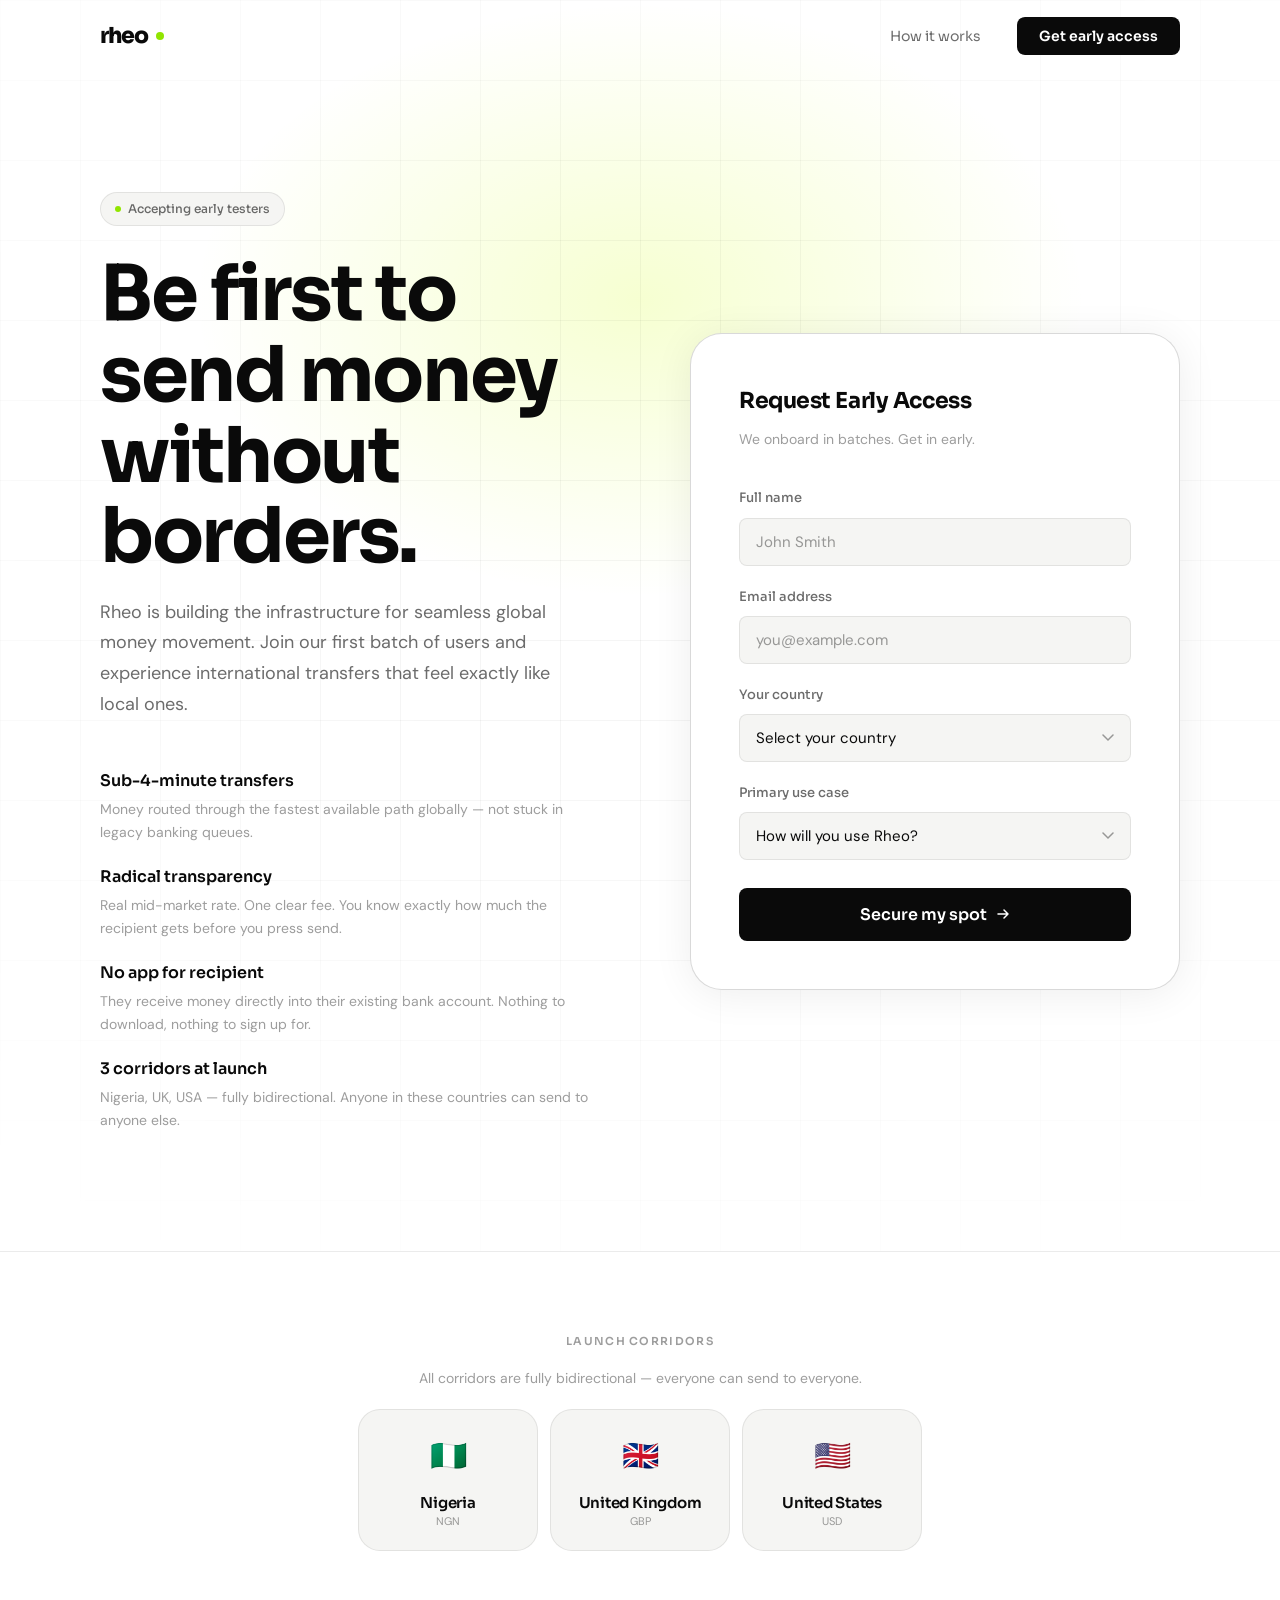
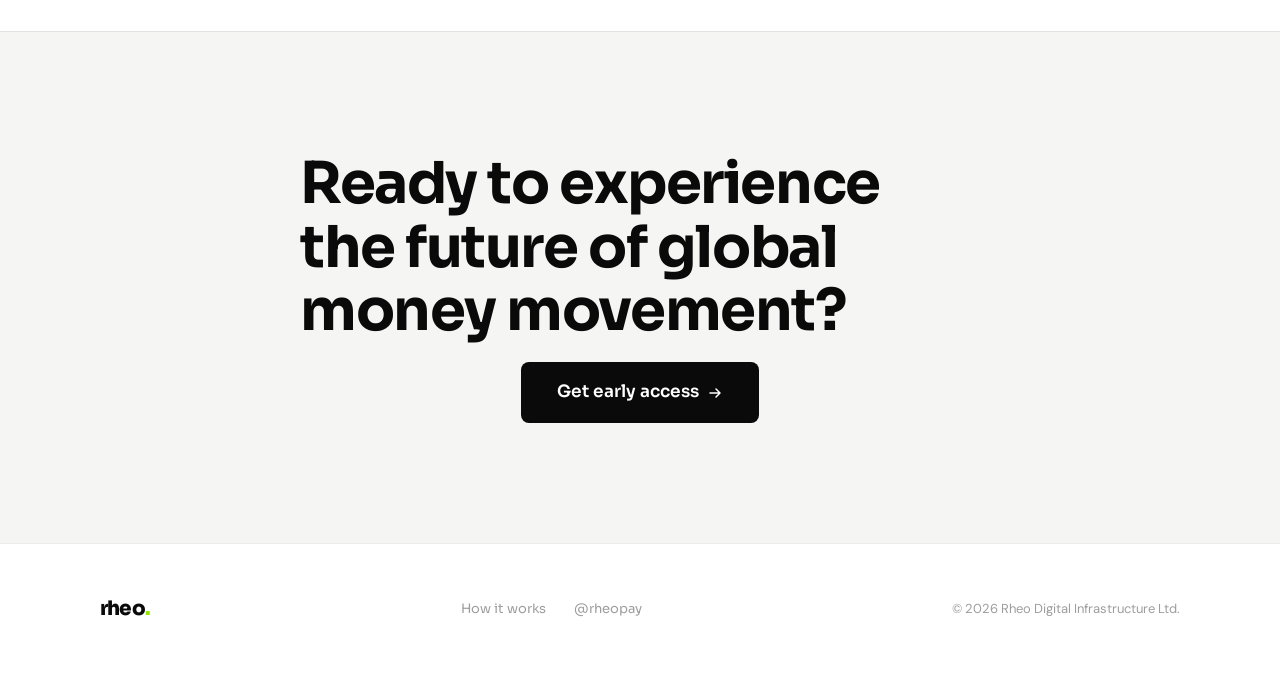
==== commit 339e45d6: "v2.0" ====
--- a/access.html
+++ b/access.html
@@ -4,17 +4,16 @@
   <meta charset="UTF-8"/>
   <meta name="viewport" content="width=device-width, initial-scale=1.0"/>
   <meta name="author" content="Omidiran Toheeb"/>
-  <meta name="description" content="Get early access to Rheo — the global money routing infrastructure for fast, transparent cross-border transfers."/>
+  <meta name="description" content="Get early access to Rheo — global money routing infrastructure for fast, transparent cross-border transfers."/>
   <title>Get Early Access — Rheo</title>
   <link rel="preconnect" href="https://fonts.googleapis.com"/>
   <link rel="preconnect" href="https://fonts.gstatic.com" crossorigin/>
   <link href="https://fonts.googleapis.com/css2?family=Sora:wght@300;400;500;600;700;800&family=DM+Sans:ital,wght@0,300;0,400;0,500;1,300&display=swap" rel="stylesheet"/>
   <link rel="stylesheet" href="style.css"/>
-  <script src="script.js"></script>
 </head>
 <body>
 
-  <!-- NAV -->
+  <!-- ── NAV ── -->
   <nav class="nav" id="nav">
     <div class="nav__inner">
       <a href="index.html" class="nav__logo">
@@ -27,27 +26,22 @@
     </div>
   </nav>
 
-  <!-- ════════════════════════════════════════
-       HERO
-  ════════════════════════════════════════ -->
+  <!-- ── HERO ── -->
   <section class="hero--access">
     <div class="hero__bg"></div>
-
-    <div class="container" style="width:100%; position:relative; z-index:2;">
+    <div class="container">
       <div class="access-grid">
 
-        <!-- LEFT — copy + perks -->
+        <!-- LEFT -->
         <div>
-          <div class="pill reveal" style="margin-bottom:28px;">
+          <div class="pill access-eyebrow reveal">
             <span class="pill-dot"></span>
             Accepting early testers
           </div>
-
-          <h1 class="display-xl reveal reveal-delay-1" style="margin-bottom:20px;">
-            Be first to<br>send money<br><span class="lime">without borders.</span>
+          <h1 class="display-xl access-headline reveal reveal-delay-1">
+            Be first to<br>send money<br>without borders.
           </h1>
-
-          <p class="body-lg reveal reveal-delay-2" style="margin-bottom:48px;">
+          <p class="body-lg access-sub reveal reveal-delay-2">
             Rheo is building the infrastructure for seamless global money movement. Join our first batch of users and experience international transfers that feel exactly like local ones.
           </p>
 
@@ -77,19 +71,6 @@
               </div>
             </div>
           </div>
-
-          <!-- social proof counter -->
-          <!-- <div class="counter-strip reveal reveal-delay-4">
-            <div class="counter-strip__avatars">
-              <div class="avatar-ring" style="background:#2A4B2A; color:var(--lime);">T</div>
-              <div class="avatar-ring" style="background:#2A3A4B; color:#7EB8FF;">A</div>
-              <div class="avatar-ring" style="background:#4B2A3A; color:#FF9D7E;">K</div>
-              <div class="avatar-ring" style="background:#3A2A4B; color:#C4AAFF;">M</div>
-            </div>
-            <div class="counter-strip__text">
-              <strong id="counter">847</strong> people already on the list
-            </div>
-          </div> -->
         </div>
 
         <!-- RIGHT — form -->
@@ -112,10 +93,10 @@
                   <label for="country">Your country</label>
                   <select id="country" name="country" required>
                     <option value="" disabled selected>Select your country</option>
-                    <option value="NG"> Nigeria</option>
-                    <option value="GB"> United Kingdom</option>
-                    <option value="US"> United States</option>
-                    <option value="other"> Other</option>
+                    <option value="NG">Nigeria</option>
+                    <option value="GB">United Kingdom</option>
+                    <option value="US">United States</option>
+                    <option value="other">Other</option>
                   </select>
                 </div>
                 <div class="form-group">
@@ -129,18 +110,17 @@
                     <option value="other">Other</option>
                   </select>
                 </div>
-                <button type="submit" class="btn btn--lime form__submit">
+                <button type="submit" class="btn btn--black form__submit">
                   Secure my spot
                   <svg width="16" height="16" viewBox="0 0 16 16" fill="none"><path d="M3 8h10M9 4l4 4-4 4" stroke="currentColor" stroke-width="1.5" stroke-linecap="round" stroke-linejoin="round"/></svg>
                 </button>
               </form>
             </div>
 
-            <!-- success state -->
             <div class="form__success" id="formSuccess">
               <div class="form__success-icon">✓</div>
-              <h3 class="display-sm" style="margin-bottom:10px;">You're on the list.</h3>
-              <p class="body-md" style="max-width:280px; margin:0 auto 20px;">We'll notify you when your batch opens. Follow us on X for updates.</p>
+              <h3 class="display-sm form__success-title">You're on the list.</h3>
+              <p class="body-md form__success-body">We'll notify you when your batch opens. Follow us on X for updates.</p>
               <a href="https://x.com/rheopay" target="_blank" rel="noopener" class="btn btn--outline btn--sm">@rheopay on X</a>
             </div>
           </div>
@@ -150,68 +130,50 @@
     </div>
   </section>
 
-  <!-- ════════════════════════════════════════
-       CORRIDORS
-  ════════════════════════════════════════ -->
-  <section class="section--sm" style="border-top: 1px solid var(--border);">
+  <!-- ── CORRIDORS ── -->
+  <section class="section--sm corridors-section">
     <div class="container">
-      <p class="label reveal" style="text-align:center; margin-bottom:32px;">Launch corridors</p>
-      <br>
-       <p class="body-sm reveal reveal-delay-2" style="text-align:center; margin-top:20px;">All corridors are fully bidirectional — everyone can send to everyone.</p>
-       <br>
-      <div style="display:flex; justify-content:center; flex-wrap:wrap; gap:12px;" class="reveal reveal-delay-1">
-        <div class="card" style="flex:1; min-width:140px; max-width:180px; text-align:center; padding:20px 16px;">
-          <div style="font-size:30px; margin-bottom:10px;">🇳🇬</div>
-          <div class="display-sm" style="font-size:15px;">Nigeria</div>
-          <div class="body-sm">NGN</div>
+      <p class="label corridors-label reveal">Launch corridors</p>
+      <p class="body-sm corridors-note-top reveal">All corridors are fully bidirectional — everyone can send to everyone.</p>
+      <div class="corridors-grid reveal reveal-delay-1">
+        <div class="card corridor-card">
+          <div class="corridor-card__flag">🇳🇬</div>
+          <div class="display-sm corridor-card__name">Nigeria</div>
+          <div class="body-sm corridor-card__code">NGN</div>
         </div>
-        <div class="card" style="flex:1; min-width:140px; max-width:180px; text-align:center; padding:20px 16px;">
-          <div style="font-size:30px; margin-bottom:10px;">🇬🇧</div>
-          <div class="display-sm" style="font-size:15px;">United Kingdom</div>
-          <div class="body-sm">GBP</div>
+        <div class="card corridor-card">
+          <div class="corridor-card__flag">🇬🇧</div>
+          <div class="display-sm corridor-card__name">United Kingdom</div>
+          <div class="body-sm corridor-card__code">GBP</div>
         </div>
-        <div class="card" style="flex:1; min-width:140px; max-width:180px; text-align:center; padding:20px 16px;">
-          <div style="font-size:30px; margin-bottom:10px;">🇺🇸</div>
-          <div class="display-sm" style="font-size:15px;">United States</div>
-          <div class="body-sm">USD</div>
+        <div class="card corridor-card">
+          <div class="corridor-card__flag">🇺🇸</div>
+          <div class="display-sm corridor-card__name">United States</div>
+          <div class="body-sm corridor-card__code">USD</div>
         </div>
-        <!-- <div class="card" style="flex:1; min-width:140px; max-width:180px; text-align:center; padding:20px 16px;">
-          <div style="font-size:30px; margin-bottom:10px;">🇮🇳</div>
-          <div class="display-sm" style="font-size:15px;">India</div>
-          <div class="body-sm">INR</div>
-        </div>
-        <div class="card" style="flex:1; min-width:140px; max-width:180px; text-align:center; padding:20px 16px;">
-          <div style="font-size:30px; margin-bottom:10px;">🇲🇽</div>
-          <div class="display-sm" style="font-size:15px;">Mexico</div>
-          <div class="body-sm">MXN</div>
-        </div>
-      </div> 
-      <p class="body-sm reveal reveal-delay-2" style="text-align:center; margin-top:20px;">All corridors are fully bidirectional — everyone can send to everyone.</p> -->
+      </div>
     </div>
   </section>
 
-  <!-- ════════════════════════════════════════
-       FINAL CTA
-  ════════════════════════════════════════ -->
+  <!-- ── FINAL CTA ── -->
   <section class="section cta-section">
     <div class="container">
-      <h2 class="display-lg reveal" style="margin-bottom:20px; max-width:560px;">
-        Ready to experience<br>the future of <span class="lime">flow?</span>
-      </h2>
-      <p class="body-lg reveal reveal-delay-1" style="max-width:460px; margin-bottom:40px;">
-        We are onboarding to guarantee quality. <br> Secure your spot.
-      </p>
-      <a href="#accessForm" class="btn btn--lime reveal reveal-delay-2" style="font-size:17px; padding:16px 36px;" onclick="document.getElementById('email').focus(); return false;">
-        Get early access
-        <svg width="16" height="16" viewBox="0 0 16 16" fill="none"><path d="M3 8h10M9 4l4 4-4 4" stroke="currentColor" stroke-width="1.5" stroke-linecap="round" stroke-linejoin="round"/></svg>
-      </a>
+      <h3 class="display-lg cta-title reveal reveal-delay-1">
+        Ready to experience the future of global money movement?
+      </h3>
+      <div class="cta-btn-wrap reveal reveal-delay-2">
+        <a href="#formWrap" class="btn btn--black access-cta-btn">
+          Get early access
+          <svg width="16" height="16" viewBox="0 0 16 16" fill="none"><path d="M3 8h10M9 4l4 4-4 4" stroke="currentColor" stroke-width="1.5" stroke-linecap="round" stroke-linejoin="round"/></svg>
+        </a>
+      </div>
     </div>
   </section>
 
-  <!-- FOOTER -->
+  <!-- ── FOOTER ── -->
   <footer>
     <div class="footer__inner">
-      <a href="index.html" class="footer__logo">rheo<span style="color:var(--lime);">.</span></a>
+      <a href="index.html" class="footer__logo">rheo<span class="footer__logo-dot">.</span></a>
       <div class="footer__links">
         <a href="work.html" class="footer__link">How it works</a>
         <a href="https://x.com/rheopay" target="_blank" rel="noopener" class="footer__link">@rheopay</a>
--- a/style.css
+++ b/style.css
@@ -1,181 +1,126 @@
 /* ============================================
-   RHEO — Global Design System
+   RHEO — Design System
+   White background · Black accent · rem units
    ============================================ */
 
 @import url('https://fonts.googleapis.com/css2?family=Sora:wght@300;400;500;600;700;800&family=DM+Sans:ital,wght@0,300;0,400;0,500;1,300&display=swap');
 
 /* ---- Reset ---- */
-*, *::before, *::after { 
-  box-sizing: border-box; 
-  margin: 0; 
-  padding: 0; 
-}
-html { 
-  scroll-behavior: smooth; 
-  font-size: 67.5%; 
-}
+*, *::before, *::after { box-sizing: border-box; margin: 0; padding: 0; }
+html { scroll-behavior: smooth; font-size: 62.5%; }
 
 /* ---- Tokens ---- */
 :root {
-  --black:       #080808;
-  --black-2:     #0f0f0f;
-  --black-3:     #151515;
-  --black-4:     #1c1c1c;
-  --border:      rgba(255,255,255,0.07);
-  --border-lime: rgba(206,255,0,0.25);
-  --white:       #ffffff;
-  --white-60:    rgba(255,255,255,0.6);
-  --white-35:    rgba(255,255,255,0.35);
-  --white-12:    rgba(255,255,255,0.12);
-  --white-06:    rgba(255,255,255,0.06);
+  --bg:          #ffffff;
+  --bg-2:        #f5f5f3;
+  --bg-3:        #efefed;
+  --bg-4:        #e4e4e2;
+  --border:      rgba(0,0,0,0.08);
+  --border-dark: rgba(0,0,0,0.15);
+
+  --black:    #0a0a0a;
+  --black-60: rgba(10,10,10,0.6);
+  --black-40: rgba(10,10,10,0.4);
+  --black-12: rgba(10,10,10,0.12);
+  --black-06: rgba(10,10,10,0.06);
+
   --lime:        #CEFF00;
   --lime-dim:    #91E500;
-  --lime-glow:   rgba(206,255,0,0.12);
-  --lime-glow-strong: rgba(206,255,0,0.22);
-  --red-soft:    #FF5C5C;
+  --lime-glow:   rgba(206,255,0,0.25);
+  --border-lime: rgba(145,229,0,0.5);
+  --red-soft:    #c0392b;
 
   --font-display: 'Sora', sans-serif;
   --font-body:    'DM Sans', sans-serif;
 
-  --nav-h:       72px;
-  --max-w:       1160px;
-  --r-sm:        8px;
-  --r-md:        14px;
-  --r-lg:        22px;
-  --r-xl:        32px;
+  --nav-h: 7.2rem;
+  --max-w: 116rem;
+
+  --r-xs: 0.6rem;
+  --r-sm: 0.8rem;
+  --r-md: 1.4rem;
+  --r-lg: 2.2rem;
+  --r-xl: 3.2rem;
 }
 
 /* ---- Base ---- */
 body {
-  background: var(--black);
-  color: var(--white);
+  background: var(--bg);
+  color: var(--black);
   font-family: var(--font-body);
-  font-size: 16px;
+  font-size: 1.6rem;
   line-height: 1.7;
   -webkit-font-smoothing: antialiased;
   overflow-x: hidden;
 }
 
-img { 
-  display: block; 
-  max-width: 100%; 
-}
-a  { 
-  text-decoration: none; 
-  color: inherit; 
-}
-ul, ol { 
-  list-style: none; 
-}
-
-/* ---- Scrollbar ---- */
-::-webkit-scrollbar { 
-  width: 4px; 
-}
-::-webkit-scrollbar-track { 
-  background: var(--black); 
-}
-::-webkit-scrollbar-thumb { 
-  background: var(--border); 
-  border-radius: 4px; 
-}
-
-/* ============================================
-   NOISE GRAIN OVERLAY
-   ============================================ */
-body::before {
-  content: '';
-  position: fixed;
-  inset: 0;
-  background-image: url("data:image/svg+xml,%3Csvg viewBox='0 0 256 256' xmlns='http://www.w3.org/2000/svg'%3E%3Cfilter id='noise'%3E%3CfeTurbulence type='fractalNoise' baseFrequency='0.9' numOctaves='4' stitchTiles='stitch'/%3E%3C/filter%3E%3Crect width='100%25' height='100%25' filter='url(%23noise)' opacity='0.03'/%3E%3C/svg%3E");
-  pointer-events: none;
-  z-index: 9999;
-  opacity: 0.4;
-}
-
-/* ============================================
-   LAYOUT UTILITIES
-   ============================================ */
-.container {
-  max-width: var(--max-w);
-  margin: 0 auto;
-  padding: 0 40px;
-}
-
-.section { 
-  padding: 120px 0; 
-}
-.section--sm { 
-  padding: 80px 0; 
-}
-
-.divider {
-  width: 100%;
-  height: 1px;
-  background: var(--border);
-}
+img { display: block; max-width: 100%; }
+a   { text-decoration: none; color: inherit; }
+ul, ol { list-style: none; }
+
+::-webkit-scrollbar { width: 0.4rem; }
+::-webkit-scrollbar-track { background: var(--bg); }
+::-webkit-scrollbar-thumb { background: var(--border-dark); border-radius: 0.4rem; }
+
+/* ============================================
+   LAYOUT
+   ============================================ */
+.container { max-width: var(--max-w); margin: 0 auto; padding: 0 4rem; }
+.section     { padding: 12rem 0; }
+.section--sm { padding: 8rem 0; }
 
 /* ============================================
    TYPOGRAPHY
    ============================================ */
 .display-xl {
   font-family: var(--font-display);
-  font-size: clamp(44px, 6vw, 80px);
+  font-size: clamp(4.4rem, 6vw, 8rem);
   font-weight: 700;
   line-height: 1.05;
   letter-spacing: -0.03em;
-}
-
+  color: var(--black);
+}
 .display-lg {
   font-family: var(--font-display);
-  font-size: clamp(36px, 4.5vw, 60px);
+  font-size: clamp(3.6rem, 4.5vw, 6rem);
   font-weight: 700;
   line-height: 1.1;
   letter-spacing: -0.025em;
-}
-
+  color: var(--black);
+  text-align: left;
+}
 .display-md {
   font-family: var(--font-display);
-  font-size: clamp(26px, 3vw, 40px);
+  font-size: clamp(2.6rem, 3vw, 4rem);
   font-weight: 600;
   line-height: 1.2;
   letter-spacing: -0.02em;
-}
-
+  color: var(--black);
+}
 .display-sm {
   font-family: var(--font-display);
-  font-size: clamp(18px, 2vw, 24px);
+  font-size: clamp(1.8rem, 2vw, 2.4rem);
   font-weight: 600;
   line-height: 1.3;
   letter-spacing: -0.015em;
-}
-
-.body-lg { 
-  font-size: 18px; 
-  line-height: 1.7; 
-  color: var(--white-60); 
-}
-.body-md { 
-  font-size: 16px; 
-  line-height: 1.7; 
-  color: var(--white-60); 
-}
-.body-sm { 
-  font-size: 14px; 
-  line-height: 1.6; 
-  color: var(--white-35); 
-}
-
-.lime { 
-  color: var(--lime); 
-}
+  color: var(--black);
+}
+.body-lg { font-size: 1.8rem; line-height: 1.7; color: var(--black-60); text-align: left;}
+.body-md { font-size: 1.6rem; line-height: 1.7; color: var(--black-60); }
+.body-sm { font-size: 1.4rem; line-height: 1.6; color: var(--black-40); }
+
 .label {
   font-family: var(--font-display);
-  font-size: 11px;
+  font-size: 1.1rem;
   font-weight: 600;
   letter-spacing: 0.12em;
   text-transform: uppercase;
-  color: var(--lime);
+  color: var(--black-40);
+}
+
+.highlight {
+  color: transparent;
+  -webkit-text-stroke: 0.15rem rgba(10,10,10,0.3);
 }
 
 /* ============================================
@@ -188,83 +133,61 @@
   height: var(--nav-h);
   display: flex;
   align-items: center;
-  transition: background 0.3s, border-color 0.3s;
-}
-
+  transition: background 0.3s, box-shadow 0.3s;
+}
 .nav.scrolled {
-  background: rgba(8,8,8,0.92);
-  border-bottom: 1px solid var(--border);
-  -webkit-backdrop-filter: blur(20px);
-  -webkit-backdrop-filter: blur(20px);
-  -webkit-backdrop-filter: blur(20px);
-  -webkit-backdrop-filter: blur(20px);
-  -webkit-backdrop-filter: blur(20px);
-  -webkit-backdrop-filter: blur(20px);
-  -webkit-backdrop-filter: blur(20px);
-  -webkit-backdrop-filter: blur(20px);
-  -webkit-backdrop-filter: blur(20px);
-  backdrop-filter: blur(20px);
-}
-
+  background: rgba(255,255,255,0.94);
+  border-bottom: 0.1rem solid var(--border);
+  -webkit-backdrop-filter: blur(2rem);
+  backdrop-filter: blur(2rem);
+  box-shadow: 0 0.1rem 2.4rem rgba(0,0,0,0.05);
+}
 .nav__inner {
   max-width: var(--max-w);
   margin: 0 auto;
-  padding: 0 40px;
+  padding: 0 4rem;
   width: 100%;
   display: flex;
   align-items: center;
   justify-content: space-between;
 }
-
 .nav__logo {
   font-family: var(--font-display);
-  font-size: 22px;
+  font-size: 2.2rem;
   font-weight: 800;
   letter-spacing: -0.04em;
-  color: var(--white);
+  color: var(--black);
   display: flex;
   align-items: center;
-  gap: 8px;
-}
-
+  gap: 0.8rem;
+}
 .nav__logo-dot {
-  width: 8px; height: 8px;
+  width: 0.8rem; height: 0.8rem;
   border-radius: 50%;
-  background: var(--lime);
+  background: var(--lime-dim);
   display: inline-block;
 }
-
-.nav__links {
-  display: flex;
-  align-items: center;
-  gap: 36px;
-}
-
+.nav__links { display: flex; align-items: center; gap: 3.6rem; }
 .nav__links a {
-  font-size: 14px;
+  font-size: 1.4rem;
   font-weight: 400;
-  color: var(--white-60);
+  color: var(--black-60);
   transition: color 0.2s;
   font-family: var(--font-display);
 }
-
-.nav__links a:hover { color: var(--white); }
-.nav__links a.active { color: var(--white); }
+.nav__links a:hover,
+.nav__links a.active { color: var(--black); }
 
 .nav__cta {
-  background: var(--lime);
-  color: var(--black) !important;
+  background: var(--black) !important;
+  color: var(--bg) !important;
   font-weight: 600 !important;
-  padding: 10px 22px;
-  border-radius: var(--r-sm);
-  font-size: 14px !important;
+  padding: 1rem 2.2rem !important;
+  border-radius: var(--r-sm) !important;
+  font-size: 1.4rem !important;
   transition: background 0.2s, transform 0.15s !important;
 }
-
-.nav__cta:hover {
-  background: #d8ff26 !important;
-  transform: translateY(-1px);
-}
+.nav__cta:hover { background: #222 !important; transform: translateY(-0.1rem) !important; }
 
 /* ============================================
    BUTTONS
@@ -272,140 +195,77 @@
 .btn {
   display: inline-flex;
   align-items: center;
-  gap: 8px;
-  font-family: var(--font-display);
-  font-size: 15px;
+  gap: 0.8rem;
+  font-family: var(--font-display);
+  font-size: 1.5rem;
   font-weight: 600;
   border-radius: var(--r-sm);
-  padding: 14px 28px;
+  padding: 1.4rem 2.8rem;
   cursor: pointer;
   transition: all 0.2s;
   border: none;
   white-space: nowrap;
 }
-
-.btn--lime {
-  background: var(--lime);
-  color: var(--black);
-}
-
-.btn--lime:hover {
-  background: #d8ff26;
-  transform: translateY(-2px);
-  box-shadow: 0 8px 30px rgba(206,255,0,0.25);
-}
-
-.btn--outline {
-  background: transparent;
-  color: var(--white);
-  border: 1px solid var(--border);
-}
-
-.btn--outline:hover {
-  border-color: rgba(255,255,255,0.25);
-  background: var(--white-06);
-}
-
-.btn--sm {
-  font-size: 13px;
-  padding: 10px 20px;
-}
-
+.btn--black { background: var(--black); color: var(--bg); }
+.btn--black:hover { background: #222; transform: translateY(-0.2rem); box-shadow: 0 0.8rem 3rem rgba(0,0,0,0.15); }
+.btn--outline { background: transparent; color: var(--black); border: 0.1rem solid var(--border-dark); }
+.btn--outline:hover { border-color: var(--black); background: var(--black-06); }
+.btn--sm { font-size: 1.3rem; padding: 1rem 2rem; }
 .btn svg { transition: transform 0.2s; }
-.btn:hover svg { transform: translateX(3px); }
-
-/* ============================================
-   PILL / BADGE
+.btn:hover svg { transform: translateX(0.3rem); }
+
+/* ============================================
+   PILL
    ============================================ */
 .pill {
   display: inline-flex;
   align-items: center;
-  gap: 7px;
-  background: var(--white-06);
-  border: 1px solid var(--border);
-  border-radius: 100px;
-  padding: 6px 14px;
-  font-size: 12px;
+  gap: 0.7rem;
+  background: var(--bg-2);
+  border: 0.1rem solid var(--border);
+  border-radius: 10rem;
+  padding: 0.6rem 1.4rem;
+  font-size: 1.2rem;
   font-family: var(--font-display);
   font-weight: 500;
-  color: var(--white-60);
-}
-
+  color: var(--black-60);
+}
 .pill-dot {
-  width: 6px; height: 6px;
+  width: 0.6rem; height: 0.6rem;
   border-radius: 50%;
-  background: var(--lime);
+  background: var(--lime-dim);
   flex-shrink: 0;
   animation: pulse-dot 2s ease-in-out infinite;
 }
-
 @keyframes pulse-dot {
   0%,100% { opacity: 1; transform: scale(1); }
-  50% { opacity: 0.5; transform: scale(0.7); }
+  50%      { opacity: 0.4; transform: scale(0.7); }
 }
 
 /* ============================================
    CARDS
    ============================================ */
 .card {
-  background: var(--black-3);
-  border: 1px solid var(--border);
+  background: var(--bg-2);
+  border: 0.1rem solid var(--border);
   border-radius: var(--r-lg);
-  padding: 32px;
-  transition: border-color 0.3s, transform 0.3s;
-}
-
-.card:hover {
-  border-color: rgba(255,255,255,0.12);
-  transform: translateY(-3px);
-}
-
-.card--lime-border:hover {
-  border-color: var(--border-lime);
-}
-
-.card__icon {
-  width: 44px; height: 44px;
-  border-radius: var(--r-sm);
-  background: var(--lime-glow);
-  border: 1px solid var(--border-lime);
-  display: flex;
-  align-items: center;
-  justify-content: center;
-  margin-bottom: 20px;
-  font-size: 20px;
-}
-
-/* ============================================
-   STAT CARDS
-   ============================================ */
+  padding: 3.2rem;
+  transition: border-color 0.3s, transform 0.3s, box-shadow 0.3s;
+}
+.card:hover { border-color: var(--border-dark); transform: translateY(-0.3rem); box-shadow: 0 0.8rem 2.4rem rgba(0,0,0,0.06); }
+.card--accent-border:hover { border-color: var(--black); }
+
 .stat-card {
-  background: var(--black-3);
-  border: 1px solid var(--border);
+  background: var(--bg-2);
+  border: 0.1rem solid var(--border);
   border-radius: var(--r-md);
-  padding: 24px;
-}
-
-.stat-card__num {
-  font-family: var(--font-display);
-  font-size: 36px;
-  font-weight: 700;
-  letter-spacing: -0.03em;
-  color: var(--white);
-  margin-bottom: 4px;
-}
-
-.stat-card__num .lime { 
-  color: var(--lime); 
-}
-.stat-card__label { 
-  font-size: 13px; 
-  color: var(--white-35); 
-  font-family: var(--font-display); 
-}
-
-/* ============================================
-   HERO — INDEX
+  padding: 2.4rem;
+}
+.stat-card__num   { font-family: var(--font-display); font-size: 3.6rem; font-weight: 700; letter-spacing: -0.03em; color: var(--black); margin-bottom: 0.4rem; }
+.stat-card__label { font-size: 1.3rem; color: var(--black-40); font-family: var(--font-display); }
+
+/* ============================================
+   HERO
    ============================================ */
 .hero {
   min-height: 100vh;
@@ -415,878 +275,350 @@
   position: relative;
   overflow: hidden;
 }
-
-.hero__bg {
-  position: absolute;
-  inset: 0;
-  pointer-events: none;
-}
-
-/* Radial glow */
+.hero__bg { position: absolute; inset: 0; pointer-events: none; }
 .hero__bg::before {
   content: '';
   position: absolute;
-  top: -20%;
-  left: 50%;
+  top: -20%; left: 50%;
   transform: translateX(-50%);
-  width: 900px;
-  height: 600px;
-  background: radial-gradient(ellipse, rgba(206,255,0,0.06) 0%, transparent 70%);
+  width: 90rem; height: 60rem;
+  background: radial-gradient(ellipse, rgba(206,255,0,0.3) 0%, transparent 70%);
   border-radius: 50%;
 }
-
-/* Grid lines */
 .hero__bg::after {
   content: '';
   position: absolute;
   inset: 0;
   background-image:
-    linear-gradient(rgba(255,255,255,0.025) 1px, transparent 1px),
-    linear-gradient(90deg, rgba(255,255,255,0.025) 1px, transparent 1px);
-  background-size: 80px 80px;
+    linear-gradient(rgba(0,0,0,0.04) 0.1rem, transparent 0.1rem),
+    linear-gradient(90deg, rgba(0,0,0,0.04) 0.1rem, transparent 0.1rem);
+  background-size: 8rem 8rem;
   -webkit-mask-image: radial-gradient(ellipse 80% 70% at 50% 40%, black 30%, transparent 100%);
-  mask-image: radial-gradient(ellipse 80% 70% at 50% 40%, black 30%, transparent 100%);
-}
-
+   mask-image: radial-gradient(ellipse 80% 70% at 50% 40%, black 30%, transparent 100%);
+}
 .hero__inner {
   position: relative;
   z-index: 2;
   max-width: var(--max-w);
   margin: 0 auto;
-  padding: 0 40px;
+  padding: 10rem 4rem;
   width: 100%;
-  padding-top: 100px;
-  padding-bottom: 100px;
-}
-
-.hero__eyebrow {
-  margin-bottom: 32px;
-  display: flex;
-  align-items: center;
-  gap: 16px;
-}
-
-.hero__line {
-  width: 40px;
-  height: 1px;
-  background: var(--lime);
-  opacity: 0.6;
-}
-
-.hero__title {
-  font-family: var(--font-display);
-  font-size: clamp(48px, 7vw, 88px);
-  font-weight: 800;
-  line-height: 1.0;
-  letter-spacing: -0.04em;
-  margin-bottom: 28px;
-  max-width: 900px;
-}
-
-.hero__title .highlight {
-  color: transparent;
-  -webkit-text-stroke: 1px rgba(206,255,0,0.6);
-  position: relative;
-}
-
-.hero__sub {
-  font-size: 18px;
-  color: var(--white-60);
-  max-width: 560px;
-  line-height: 1.7;
-  margin-bottom: 48px;
-}
-
-.hero__actions {
-  display: flex;
-  align-items: center;
-  gap: 16px;
-  flex-wrap: wrap;
-}
+}
+.hero__eyebrow { margin-bottom: 3.2rem; display: flex; align-items: center; gap: 1.6rem; }
+.hero__line    { width: 4rem; height: 0.1rem; background: var(--black); opacity: 0.25; }
+.hero__title   { font-family: var(--font-display); font-size: clamp(4.8rem, 7vw, 8.8rem); font-weight: 800; line-height: 1.0; letter-spacing: -0.04em; margin-bottom: 2.8rem; max-width: 90rem; color: var(--black); }
+.hero__sub     { font-size: 1.8rem; color: var(--black-60); max-width: 56rem; line-height: 1.7; margin-bottom: 4.8rem; }
+.hero__actions { display: flex; align-items: center; gap: 1.6rem; flex-wrap: wrap; }
 
 .hero__scroll {
   position: absolute;
-  bottom: 40px;
-  left: 50%;
+  bottom: 4rem; left: 50%;
   transform: translateX(-50%);
-  display: flex;
-  flex-direction: column;
-  align-items: center;
-  gap: 8px;
-  opacity: 0.3;
-  animation: float 3s ease-in-out infinite;
-}
-
-@keyframes float {
+  display: flex; flex-direction: column; align-items: center; gap: 0.8rem;
+  opacity: 0.2;
+  animation: float-scroll 3s ease-in-out infinite;
+}
+@keyframes float-scroll {
   0%,100% { transform: translateX(-50%) translateY(0); }
-  50% { transform: translateX(-50%) translateY(6px); }
-}
-
-.hero__scroll span {
-  font-size: 10px;
-  letter-spacing: 0.15em;
-  text-transform: uppercase;
-  font-family: var(--font-display);
-}
-
-.hero__scroll-line {
-  width: 1px;
-  height: 40px;
-  background: linear-gradient(to bottom, var(--white), transparent);
-}
-
-/* live transfer card */
-.hero__card-float {
-  position: absolute;
-  right: 40px;
-  top: 50%;
-  transform: translateY(-50%);
-  width: 300px;
-  z-index: 3;
-}
-
+  50%      { transform: translateX(-50%) translateY(0.6rem); }
+}
+.hero__scroll-text { font-size: 1.0rem; letter-spacing: 0.15em; text-transform: uppercase; font-family: var(--font-display); color: var(--black); }
+.hero__scroll-line { width: 0.1rem; height: 4rem; background: linear-gradient(to bottom, var(--black), transparent); }
+
+/* ============================================
+   FLOATING TRANSFER CARD
+   ============================================ */
+.hero__card-float { position: absolute; right: 4rem; top: 50%; transform: translateY(-50%); width: 30rem; z-index: 3; }
 .transfer-card {
-  background: var(--black-3);
-  border: 1px solid var(--border);
+  background: var(--bg);
+  border: 0.1rem solid var(--border-dark);
   border-radius: var(--r-lg);
-  padding: 24px;
-  box-shadow: 0 12px 40px rgba(206,255,0,0.12);
-}
-
-.transfer-card__header {
-  display: flex;
-  align-items: center;
-  justify-content: space-between;
-  margin-bottom: 20px;
-}
-
-.transfer-card__title {
-  font-family: var(--font-display);
-  font-size: 13px;
-  font-weight: 600;
-  color: var(--white-60);
-}
-
-.live-badge {
-  display: flex;
-  align-items: center;
-  gap: 5px;
-  font-size: 10px;
-  font-family: var(--font-display);
-  font-weight: 600;
-  color: var(--lime);
-  letter-spacing: 0.05em;
-}
-
-.transfer-card__amount {
-  font-family: var(--font-display);
-  font-size: 38px;
-  font-weight: 700;
-  letter-spacing: -0.03em;
-  margin-bottom: 6px;
-}
-
-.transfer-card__meta {
-  font-size: 12px;
-  color: var(--white-35);
-  margin-bottom: 20px;
-  display: flex;
-  align-items: center;
-  gap: 6px;
-}
-
-.transfer-card__route {
-  display: flex;
-  align-items: center;
-  gap: 8px;
-  margin-bottom: 20px;
-}
-
-.route-flag {
-  font-size: 22px;
-  line-height: 1;
-}
-
-.route-arrow {
-  flex: 1;
-  height: 1px;
-  background: linear-gradient(90deg, var(--border), var(--border-lime), var(--border));
-  position: relative;
-}
-
-.route-dot-anim {
-  position: absolute;
-  top: 50%;
-  transform: translateY(-50%);
-  width: 5px; height: 5px;
+  padding: 2.4rem;
+  box-shadow: 0 2.4rem 6rem rgba(0,0,0,0.1);
+}
+.transfer-card__header { display: flex; align-items: center; justify-content: space-between; margin-bottom: 2rem; }
+.transfer-card__title  { font-family: var(--font-display); font-size: 1.3rem; font-weight: 600; color: var(--black-60); }
+.live-badge { display: flex; align-items: center; gap: 0.5rem; font-size: 1rem; font-family: var(--font-display); font-weight: 600; color: var(--black); letter-spacing: 0.05em; }
+.transfer-card__amount { font-family: var(--font-display); font-size: 3.8rem; font-weight: 700; letter-spacing: -0.03em; margin-bottom: 0.6rem; color: var(--black); }
+.transfer-card__meta   { font-size: 1.2rem; color: var(--black-40); margin-bottom: 2rem; display: flex; align-items: center; gap: 0.6rem; }
+.transfer-card__meta strong { color: var(--black); }
+.transfer-card__route  { display: flex; align-items: center; gap: 0.8rem; margin-bottom: 2rem; }
+.route-flag  { font-size: 2.2rem; line-height: 1; }
+.route-arrow { flex: 1; height: 0.1rem; background: linear-gradient(90deg, var(--border), var(--border-dark), var(--border)); position: relative; }
+.route-dot-anim { position: absolute; top: 50%; transform: translateY(-50%); width: 0.5rem; height: 0.5rem; border-radius: 50%; background: var(--black); animation: route-travel 2.5s ease-in-out infinite; }
+@keyframes route-travel {
+  0%   { left: 0%;   opacity: 0; }
+  10%  { opacity: 1; }
+  90%  { opacity: 1; }
+  100% { left: 100%; opacity: 0; }
+}
+.transfer-card__bar { background: var(--bg-3); border-radius: 0.4rem; height: 0.4rem; overflow: hidden; margin-bottom: 1.2rem; }
+.transfer-card__bar-fill { height: 100%; background: var(--black); border-radius: 0.4rem; animation: progress 3s ease-in-out infinite; }
+@keyframes progress {
+  0%       { width: 0%; }
+  60%      { width: 100%; }
+  61%,100% { width: 0%; opacity: 0; }
+}
+.transfer-card__status { font-size: 1.1rem; color: var(--black-60); font-family: var(--font-display); font-weight: 600; }
+
+/* ============================================
+   STATS ROW
+   ============================================ */
+.stats-row { display: grid; grid-template-columns: repeat(4, 1fr); gap: 0.1rem; background: var(--border); border: 0.1rem solid var(--border); border-radius: var(--r-lg); overflow: hidden; }
+.stats-row__item { background: var(--bg-2); padding: 3.6rem 3.2rem; text-align: center; }
+.stats-row__num  { font-family: var(--font-display); font-size: 4rem; font-weight: 700; letter-spacing: -0.03em; color: var(--black); margin-bottom: 0.6rem; }
+.stats-row__label{ font-size: 1.3rem; color: var(--black-40); font-family: var(--font-display); }
+
+/* ============================================
+   PROBLEM SECTION
+   ============================================ */
+.problem-section  { background: var(--bg-2); border-top: 0.1rem solid var(--border); border-bottom: 0.1rem solid var(--border); }
+.problem-grid     { display: grid; grid-template-columns: 1fr 1fr; gap: 8rem; align-items: start; }
+.problem-eyebrow  { margin-top: 1.6rem; margin-bottom: 2.4rem; }
+.problem-list     { display: flex; flex-direction: column; }
+.problem-item     { display: flex; align-items: flex-start; gap: 2rem; padding: 2.8rem 0; border-bottom: 0.1rem solid var(--border); }
+.problem-item:last-child { border-bottom: none; }
+.problem-item__num   { font-family: var(--font-display); font-size: 1.1rem; font-weight: 600; color: var(--red-soft); opacity: 0.5; padding-top: 0.4rem; flex-shrink: 0; width: 2.4rem; }
+.problem-item__title { font-family: var(--font-display); font-size: 1.7rem; font-weight: 600; color: var(--black); margin-bottom: 0.6rem; }
+.problem-item__body  { font-size: 1.4rem; color: var(--black-40); line-height: 1.6; }
+
+/* ============================================
+   SOLUTION SECTION
+   ============================================ */
+.solution-header { text-align: center; max-width: 70rem; margin: 0 auto 8rem; }
+.solution-label  { margin-bottom: 1.6rem; }
+.solution-title  { margin-top: 1.6rem; margin-bottom: 2rem; }
+.solution-grid   { display: grid; grid-template-columns: repeat(3, 1fr); gap: 1.6rem; margin-bottom: 6rem; }
+
+.step-flow { display: flex; align-items: stretch; margin-top: 8rem; position: relative; }
+.step-flow::before { content: ''; position: absolute; top: 2.8rem; left: 2.4rem; right: 2.4rem; height: 0.1rem; background: linear-gradient(90deg, transparent, var(--border-dark), transparent); }
+.step { flex: 1; text-align: center; padding: 0 1.6rem; position: relative; }
+.step__num {
+  width: 5.6rem; height: 5.6rem;
   border-radius: 50%;
-  background: var(--lime);
-  animation: route-travel 2.5s ease-in-out infinite;
-}
-
-@keyframes route-travel {
-  0% { left: 0%; opacity: 0; }
-  10% { opacity: 1; }
-  90% { opacity: 1; }
-  100% { left: 100%; opacity: 0; }
-}
-
-.transfer-card__bar {
-  background: var(--black-4);
-  border-radius: 4px;
-  height: 4px;
-  overflow: hidden;
-  margin-bottom: 12px;
-}
-
-.transfer-card__bar-fill {
-  height: 100%;
-  background: linear-gradient(90deg, var(--lime-dim), var(--lime));
-  border-radius: 4px;
-  animation: progress 3s ease-in-out infinite;
-}
-
-@keyframes progress {
-  0% { width: 0%; }
-  60% { width: 100%; }
-  61%,100% { width: 0%; opacity: 0; }
-}
-
-.transfer-card__status {
-  font-size: 11px;
-  color: var(--lime);
-  font-family: var(--font-display);
-  font-weight: 600;
-}
-
-/* ============================================
-   PROBLEM SECTION
-   ============================================ */
-.problem-section {
-  background: var(--black-2);
-  border-top: 1px solid var(--border);
-  border-bottom: 1px solid var(--border);
-}
-
-.problem-grid {
-  display: grid;
-  grid-template-columns: 1fr 1fr;
-  gap: 80px;
-  align-items: start;
-}
-
-.problem-list {
-  display: flex;
-  flex-direction: column;
-  gap: 0;
-}
-
-.problem-item {
-  display: flex;
-  align-items: flex-start;
-  gap: 20px;
-  padding: 28px 0;
-  border-bottom: 1px solid var(--border);
-}
-
-.problem-item:last-child { border-bottom: none; }
-
-.problem-item__num {
-  font-family: var(--font-display);
-  font-size: 11px;
-  font-weight: 600;
-  color: var(--red-soft);
-  opacity: 0.5;
-  padding-top: 4px;
-  flex-shrink: 0;
-  width: 24px;
-}
-
-.problem-item__title {
-  font-family: var(--font-display);
-  font-size: 17px;
-  font-weight: 600;
-  color: var(--white);
-  margin-bottom: 6px;
-}
-
-.problem-item__body { 
-  font-size: 14px; 
-  color: var(--white-35); 
-  line-height: 1.6; 
-}
-
-/* ============================================
-   SOLUTION SECTION
-   ============================================ */
-.solution-header { 
-  text-align: center; 
-  max-width: 700px; 
-  margin: 0 auto 80px; 
-}
-
-.solution-grid {
-  display: grid;
-  grid-template-columns: repeat(3, 1fr);
-  gap: 16px;
-  margin-bottom: 60px;
-}
-
-/* step flow */
-.step-flow {
-  display: flex;
-  align-items: stretch;
-  gap: 0;
-  margin-top: 80px;
-  position: relative;
-}
-
-.step-flow::before {
-  content: '';
-  position: absolute;
-  top: 28px;
-  left: 24px;
-  right: 24px;
-  height: 1px;
-  background: linear-gradient(90deg, transparent, var(--border-lime), transparent);
-}
-
-.step {
-  flex: 1;
-  text-align: center;
-  padding: 0 16px;
-  position: relative;
-}
-
-.step__num {
-  width: 56px; height: 56px;
-  border-radius: 50%;
-  background: var(--black-3);
-  border: 1px solid var(--border);
-  display: flex;
-  align-items: center;
-  justify-content: center;
-  margin: 0 auto 16px;
-  font-family: var(--font-display);
-  font-size: 13px;
-  font-weight: 700;
-  color: var(--white-60);
-  position: relative;
-  z-index: 1;
-  transition: border-color 0.3s, color 0.3s;
-}
-
-.step__num.active {
-  border-color: var(--lime);
-  color: var(--lime);
-  background: var(--lime-glow);
-}
-
-.step__label {
-  font-family: var(--font-display);
-  font-size: 13px;
-  font-weight: 600;
-  color: var(--white-60);
-  margin-bottom: 6px;
-}
-
-.step__desc { 
-  font-size: 12px; 
-  color: var(--white-35); 
-  line-height: 1.5; 
-}
-
-/* ============================================
-   STATS ROW
-   ============================================ */
-.stats-row {
-  display: grid;
-  grid-template-columns: repeat(4, 1fr);
-  gap: 1px;
-  background: var(--border);
-  border: 1px solid var(--border);
+  background: var(--bg-2);
+  border: 0.1rem solid var(--border);
+  display: flex; align-items: center; justify-content: center;
+  margin: 0 auto 1.6rem;
+  font-family: var(--font-display);
+  font-size: 1.3rem; font-weight: 700;
+  color: var(--black-40);
+  position: relative; z-index: 1;
+  transition: border-color 0.3s, color 0.3s, background 0.3s;
+}
+.step__num.active { border-color: var(--black); color: var(--bg); background: var(--black); }
+.step__label { font-family: var(--font-display); font-size: 1.3rem; font-weight: 600; color: var(--black-60); margin-bottom: 0.6rem; }
+.step__desc  { font-size: 1.2rem; color: var(--black-40); line-height: 1.5; }
+
+/* ============================================
+   PRICING SECTION
+   ============================================ */
+.pricing-section  { background: var(--bg-2); border-top: 0.1rem solid var(--border); border-bottom: 0.1rem solid var(--border); }
+.pricing-grid     { display: grid; grid-template-columns: 1fr 1fr; gap: 6rem; align-items: center; }
+.pricing-label    { margin-bottom: 1.6rem; }
+.pricing-title    { margin-top: 1.6rem; margin-bottom: 2rem; }
+.pricing-body     { margin-bottom: 3.2rem; }
+.pricing-checks   { display: flex; flex-direction: column; gap: 1.2rem; }
+.pricing-check-item{ display: flex; align-items: center; gap: 1.2rem; }
+.pricing-check-mark{ color: var(--black); font-size: 1.6rem; }
+.pricing-check-text{ font-size: 1.5rem; color: var(--black-60); }
+
+.pricing-comparison {
+  background: var(--bg);
+  border: 0.1rem solid var(--border-dark);
   border-radius: var(--r-lg);
   overflow: hidden;
-}
-
-.stats-row__item {
-  background: var(--black-2);
-  padding: 36px 32px;
-  text-align: center;
-}
-
-.stats-row__num {
-  font-family: var(--font-display);
-  font-size: 40px;
-  font-weight: 700;
-  letter-spacing: -0.03em;
-  color: var(--white);
-  margin-bottom: 6px;
-}
-
-.stats-row__label { 
-  font-size: 13px; 
-  color: var(--white-35); 
-  font-family: var(--font-display); 
-}
-
-/* ============================================
-   CORE STACK SECTION
-   ============================================ */
-.stack-section { 
-  background: var(--black-2); 
-  border-top: 1px solid var(--border); 
-}
-
-.stack-grid {
-  display: grid;
-  grid-template-columns: 1fr 1fr;
-  gap: 80px;
-  align-items: center;
-}
-
-.stack-list { 
-  display: flex; 
-  flex-direction: column; 
-  gap: 0; 
-}
-
+  box-shadow: 0 0.4rem 2.4rem rgba(0,0,0,0.05);
+}
+.pricing-comparison__header {
+  padding: 2rem 2.4rem;
+  border-bottom: 0.1rem solid var(--border);
+  display: grid; grid-template-columns: 1fr 1fr 1fr;
+  gap: 1.2rem;
+  background: var(--bg-2);
+}
+.pricing-comparison__col-label { font-size: 1.1rem; font-family: var(--font-display); font-weight: 600; letter-spacing: 0.08em; text-transform: uppercase; color: var(--black-40); }
+.pricing-comparison__col-label.ours { color: var(--black); }
+.pricing-row { display: grid; grid-template-columns: 1fr 1fr 1fr; gap: 1.2rem; padding: 1.6rem 2.4rem; border-bottom: 0.1rem solid var(--border); align-items: center; transition: background 0.2s; }
+.pricing-row:last-child { border-bottom: none; }
+.pricing-row:hover { background: var(--bg-2); }
+.pricing-row__amount { font-size: 1.3rem; color: var(--black-60); font-family: var(--font-display); }
+.pricing-row__fee    { font-size: 1.3rem; color: var(--black-40); font-family: var(--font-display); }
+.pricing-row__fee.ours { color: var(--black); font-weight: 600; }
+.pricing-note { text-align: center; font-size: 1.2rem; color: var(--black-40); margin-top: 1.2rem; }
+
+/* ============================================
+   STACK SECTION
+   ============================================ */
+.stack-section { background: var(--bg-2); border-top: 0.1rem solid var(--border); }
+.stack-grid    { display: grid; grid-template-columns: 1fr 1fr; gap: 8rem; align-items: center; }
+.stack-label   { margin-bottom: 1.6rem; }
+.stack-title   { margin-top: 1.6rem; margin-bottom: 4rem; }
+.stack-list    { display: flex; flex-direction: column; }
 .stack-item {
-  display: grid;
-  grid-template-columns: 48px 1fr;
-  gap: 20px;
-  align-items: start;
-  padding: 28px 0;
-  border-bottom: 1px solid var(--border);
-  cursor: default;
-  transition: all 0.2s;
-}
-
-.stack-item:first-child { 
-  border-top: 1px solid var(--border); 
-}
-
-.stack-item:hover .stack-item__icon { 
-  border-color: var(--border-lime); 
-  background: var(--lime-glow); 
-}
-
+  display: grid; grid-template-columns: 4.8rem 1fr; gap: 2rem;
+  align-items: start; padding: 2.8rem 0;
+  border-bottom: 0.1rem solid var(--border);
+  cursor: default; transition: all 0.2s;
+}
+.stack-item:first-child { border-top: 0.1rem solid var(--border); }
 .stack-item__icon {
-  width: 44px; 
-  height: 44px;
+  width: 4.4rem; height: 4.4rem;
   border-radius: var(--r-sm);
-  background: var(--white-06);
-  border: 1px solid var(--border);
-  display: flex;
-  align-items: center;
-  justify-content: center;
-  font-size: 18px;
-  transition: all 0.3s;
-  flex-shrink: 0;
-}
-
-.stack-item__title {
-  font-family: var(--font-display);
-  font-size: 16px;
-  font-weight: 600;
-  margin-bottom: 6px;
-  color: var(--white);
-}
-
-.stack-item__body { 
-  font-size: 14px; 
-  color: var(--white-35); 
-  line-height: 1.6; 
-}
-
-/* terminal visual */
+  background: var(--bg-3);
+  border: 0.1rem solid var(--border);
+  display: flex; align-items: center; justify-content: center;
+  font-size: 1.8rem; transition: all 0.3s; flex-shrink: 0;
+}
+.stack-item:hover .stack-item__icon { background: var(--black); border-color: var(--black); filter: invert(1); }
+.stack-item__title { font-family: var(--font-display); font-size: 1.6rem; font-weight: 600; margin-bottom: 0.6rem; color: var(--black); }
+.stack-item__body  { font-size: 1.4rem; color: var(--black-40); line-height: 1.6; }
+
 .terminal {
   background: var(--black);
-  border: 1px solid var(--border);
+  border: 0.1rem solid rgba(255,255,255,0.08);
   border-radius: var(--r-lg);
   overflow: hidden;
   font-family: 'Courier New', monospace;
 }
-
-.terminal__bar {
-  background: var(--black-4);
-  border-bottom: 1px solid var(--border);
-  padding: 12px 16px;
-  display: flex;
-  align-items: center;
-  gap: 8px;
-}
-
-.terminal__dot {
-  width: 10px; 
-  height: 10px; 
-  border-radius: 50%;
-}
-
-.terminal__body {
-  padding: 24px;
-  font-size: 13px;
-  line-height: 1.8;
-}
-
-.t-dim  { 
-  color: rgba(255,255,255,0.3); 
-}
-.t-lime { 
-  color: var(--lime); 
-}
-.t-white{ 
-  color: var(--white); 
-}
-.t-blue { 
-  color: #7EB8FF; 
-}
-.t-str  { 
-  color: #FF9D7E; 
-}
-
-/* ============================================
-   PRICING SECTION
-   ============================================ */
-.pricing-grid {
-  display: grid;
-  grid-template-columns: 1fr 1fr;
-  gap: 60px;
-  align-items: center;
-}
-
-.pricing-comparison {
-  background: var(--black-3);
-  border: 1px solid var(--border);
-  border-radius: var(--r-lg);
-  overflow: hidden;
-}
-
-.pricing-comparison__header {
-  padding: 20px 24px;
-  border-bottom: 1px solid var(--border);
-  display: grid;
-  grid-template-columns: 1fr 1fr 1fr;
-  gap: 12px;
-}
-
-.pricing-comparison__col-label {
-  font-size: 11px;
-  font-family: var(--font-display);
-  font-weight: 600;
-  letter-spacing: 0.08em;
-  text-transform: uppercase;
-  color: var(--white-35);
-}
-
-.pricing-comparison__col-label.ours { 
-  color: var(--lime); 
-}
-
-.pricing-row {
-  display: grid;
-  grid-template-columns: 1fr 1fr 1fr;
-  gap: 12px;
-  padding: 16px 24px;
-  border-bottom: 1px solid var(--border);
-  align-items: center;
-  transition: background 0.2s;
-}
-
-.pricing-row:last-child { 
-  border-bottom: none; 
-}
-.pricing-row:hover { 
-  background: var(--white-06); 
-}
-
-.pricing-row__amount { 
-  font-size: 13px; 
-  color: var(--white-60); 
-  font-family: var(--font-display); 
-}
-.pricing-row__fee { 
-  font-size: 13px; 
-  color: var(--white-35); 
-  font-family: var(--font-display); 
-}
-.pricing-row__fee.ours { 
-  color: var(--lime); 
-  font-weight: 600; 
-}
-
-/* ============================================
-   FUTURE SECTION
-   ============================================ */
-.future-grid {
-  display: grid;
-  grid-template-columns: repeat(3, 1fr);
-  gap: 16px;
-}
+.terminal__bar { background: rgba(255,255,255,0.05); border-bottom: 0.1rem solid rgba(255,255,255,0.07); padding: 1.2rem 1.6rem; display: flex; align-items: center; gap: 0.8rem; }
+.terminal__dot { width: 1rem; height: 1rem; border-radius: 50%; }
+.terminal__label { margin-left: 0.8rem; font-size: 1.1rem; color: rgba(255,255,255,0.3); }
+.terminal__body  { padding: 2.4rem; font-size: 1.3rem; line-height: 1.8; }
+.t-dim   { color: rgba(255,255,255,0.3); }
+.t-lime  { color: #CEFF00; }
+.t-white { color: #ffffff; }
+.t-blue  { color: #7EB8FF; }
+.t-str   { color: #FF9D7E; }
+
+/* ============================================
+   FUTURE / ROADMAP
+   ============================================ */
+.future-eyebrow{ margin-bottom: 1.6rem; }
+.future-title  { margin-top: 1.6rem; margin-bottom: 2rem; }
+.future-body   { margin-bottom: 6.4rem; max-width: 68rem; }
+.future-grid   { display: grid; grid-template-columns: repeat(3, 1fr); gap: 1.6rem; }
+.future-card__phase { font-size: 1.1rem; font-family: var(--font-display); font-weight: 600; letter-spacing: 0.1em; text-transform: uppercase; margin-bottom: 1.6rem; }
+.future-card__phase--active { color: var(--black); }
+.future-card__phase--future { color: var(--black-40); }
+.future-card__title { margin-bottom: 1rem; }
 
 /* ============================================
    CTA SECTION
    ============================================ */
-.cta-section {
-  background: var(--black-2);
-  border-top: 1px solid var(--border);
-  text-align: center;
-}
-
-.cta-section .pill { margin: 0 auto 32px; }
+.cta-section { background: var(--bg-2); border-top: 0.1rem solid var(--border); text-align: center; }
+.cta-pill    { width: fit-content; margin: 0 auto 3.2rem; }
+.cta-title   { margin-bottom: 2rem; max-width: 68rem; margin-left: auto; margin-right: auto; }
+.cta-body    { max-width: 52rem; margin: 0 auto 4.8rem; }
+.cta-btn-wrap{ display: flex; justify-content: center; }
+.cta-btn     { font-size: 1.7rem; padding: 1.6rem 3.6rem; }
 
 /* ============================================
    FOOTER
    ============================================ */
-footer {
-  border-top: 1px solid var(--border);
-  padding: 48px 0;
-}
-
+footer { border-top: 0.1rem solid var(--border); padding: 4.8rem 0; }
 .footer__inner {
   max-width: var(--max-w);
-  margin: 0 auto;
-  padding: 0 40px;
-  display: flex;
-  align-items: center;
-  justify-content: space-between;
-  flex-wrap: wrap;
-  gap: 20px;
-}
-
-.footer__logo {
-  font-family: var(--font-display);
-  font-size: 20px;
-  font-weight: 800;
-  letter-spacing: -0.04em;
-}
-
-.footer__copy { font-size: 13px; color: var(--white-35); }
-
-.footer__link {
-  font-size: 13px;
-  color: var(--white-35);
-  transition: color 0.2s;
-  font-family: var(--font-display);
-}
-
-.footer__link:hover { 
-  color: var(--lime); 
-}
-
-.footer__links { 
-  display: flex; 
-  gap: 28px; 
-}
-
-/* ============================================
-   HERO — ACCESS PAGE
+  margin: 0 auto; padding: 0 4rem;
+  display: flex; align-items: center; justify-content: space-between;
+  flex-wrap: wrap; gap: 2rem;
+}
+.footer__logo     { font-family: var(--font-display); font-size: 2rem; font-weight: 800; letter-spacing: -0.04em; color: var(--black); }
+.footer__logo-dot { color: var(--lime-dim); }
+.footer__copy     { font-size: 1.3rem; color: var(--black-40); }
+.footer__links    { display: flex; gap: 2.8rem; }
+.footer__link     { font-size: 1.3rem; color: var(--black-40); transition: color 0.2s; font-family: var(--font-display); }
+.footer__link:hover { color: var(--black); }
+
+/* ============================================
+   ACCESS PAGE
    ============================================ */
 .hero--access {
   min-height: 100vh;
   padding-top: var(--nav-h);
-  display: flex;
-  align-items: center;
-  position: relative;
-  overflow: hidden;
-}
-
+  display: flex; align-items: center;
+  position: relative; overflow: hidden;
+}
 .hero--access .hero__bg::before {
-  background: radial-gradient(ellipse, rgba(206,255,0,0.05) 0%, transparent 70%);
+  background: radial-gradient(ellipse, rgba(206,255,0,0.18) 0%, transparent 70%);
   top: 0;
 }
-
-.access-grid {
-  display: grid;
-  grid-template-columns: 1fr 1fr;
-  gap: 100px;
-  align-items: center;
-  padding: 120px 0;
-}
+.access-grid { display: grid; grid-template-columns: 1fr 1fr; gap: 10rem; align-items: center; padding: 12rem 0; }
+.access-eyebrow  { margin-bottom: 2.8rem; }
+.access-headline { margin-bottom: 2rem; }
+.access-sub      { margin-bottom: 4.8rem; }
+.perks { display: flex; flex-direction: column; gap: 2rem; }
+.perk  { display: flex; align-items: flex-start; gap: 1.6rem; }
+.perk__title { font-family: var(--font-display); font-size: 1.6rem; font-weight: 600; margin-bottom: 0.4rem; color: var(--black); }
+.perk__body  { font-size: 1.4rem; color: var(--black-40); line-height: 1.6; }
+
+.corridors-section { border-top: 0.1rem solid var(--border); }
+.corridors-label   { text-align: center; margin-bottom: 3.2rem; }
+.corridors-note    { text-align: center; margin-top: 2rem; }
+.corridors-note-top{ text-align: center; margin-bottom: 2rem; margin-top: -1.6rem; }
+.corridors-grid    { display: flex; justify-content: center; flex-wrap: wrap; gap: 1.2rem; }
+.corridor-card      { flex: 1; min-width: 14rem; max-width: 18rem; text-align: center; padding: 2rem 1.6rem; }
+.corridor-card__flag{ font-size: 3rem; margin-bottom: 1.2rem; }
+.corridor-card__name{ font-size: 1.5rem; }
+.corridor-card__code{ font-size: 1.1rem; color: var(--black-40); }
+
+.access-cta-title { margin-bottom: 2rem; max-width: 56rem; }
+.access-cta-body  { max-width: 46rem; margin-bottom: 4rem; }
+.access-cta-btn   { font-size: 1.7rem; padding: 1.6rem 3.6rem; }
 
 /* ============================================
    FORM
    ============================================ */
 .form-card {
-  background: var(--black-3);
-  border: 1px solid var(--border);
+  background: var(--bg);
+  border: 0.1rem solid var(--border-dark);
   border-radius: var(--r-xl);
-  padding: 48px;
-}
-
-.form-card__title {
-  font-family: var(--font-display);
-  font-size: 22px;
-  font-weight: 700;
-  margin-bottom: 8px;
-  letter-spacing: -0.02em;
-}
-
-.form-card__sub { 
-  font-size: 14px; 
-  color: var(--white-35); 
-  margin-bottom: 36px; 
-}
-
-.form-group { 
-  margin-bottom: 20px; 
-}
-
-.form-group label {
-  display: block;
-  font-size: 13px;
-  font-family: var(--font-display);
-  font-weight: 500;
-  color: var(--white-60);
-  margin-bottom: 8px;
-}
-
-.form-group input, .form-group select {
+  padding: 4.8rem;
+  box-shadow: 0 0.4rem 4rem rgba(0,0,0,0.07);
+}
+.form-card__title { font-family: var(--font-display); font-size: 2.2rem; font-weight: 700; margin-bottom: 0.8rem; letter-spacing: -0.02em; color: var(--black); }
+.form-card__sub   { font-size: 1.4rem; color: var(--black-40); margin-bottom: 3.6rem; }
+.form-group { margin-bottom: 2rem; }
+.form-group label { display: block; font-size: 1.3rem; font-family: var(--font-display); font-weight: 500; color: var(--black-60); margin-bottom: 0.8rem; }
+.form-group input,
+.form-group select {
   width: 100%;
-  background: var(--black-4);
-  border: 1px solid var(--border);
+  background: var(--bg-2);
+  border: 0.1rem solid var(--border);
   border-radius: var(--r-sm);
-  padding: 13px 16px;
-  color: var(--white);
-  font-size: 15px;
+  padding: 1.3rem 1.6rem;
+  color: var(--black);
+  font-size: 1.5rem;
   font-family: var(--font-body);
   outline: none;
   transition: border-color 0.2s, box-shadow 0.2s;
   -webkit-appearance: none;
   appearance: none;
 }
-
-.form-group input::placeholder { 
-  color: var(--white-35); 
-}
-
-.form-group input:focus, .form-group select:focus {
-  border-color: rgba(206,255,0,0.4);
-  box-shadow: 0 0 0 3px rgba(206,255,0,0.08);
-}
-
+.form-group input::placeholder { color: var(--black-40); }
+.form-group input:focus,
+.form-group select:focus { border-color: var(--black); box-shadow: 0 0 0 0.3rem rgba(10,10,10,0.07); }
 .form-group select {
-  background-image: url("data:image/svg+xml,%3Csvg xmlns='http://www.w3.org/2000/svg' width='12' height='8' viewBox='0 0 12 8'%3E%3Cpath d='M1 1l5 5 5-5' stroke='rgba(255,255,255,0.3)' stroke-width='1.5' fill='none' stroke-linecap='round'/%3E%3C/svg%3E");
+  background-image: url("data:image/svg+xml,%3Csvg xmlns='http://www.w3.org/2000/svg' width='12' height='8' viewBox='0 0 12 8'%3E%3Cpath d='M1 1l5 5 5-5' stroke='rgba(10,10,10,0.4)' stroke-width='1.5' fill='none' stroke-linecap='round'/%3E%3C/svg%3E");
   background-repeat: no-repeat;
-  background-position: right 16px center;
-  padding-right: 40px;
+  background-position: right 1.6rem center;
+  padding-right: 4rem;
   cursor: pointer;
 }
-
-.form-group select option { 
-  background: var(--black-3); 
-}
-
-.form__submit {
-  width: 100%;
-  margin-top: 8px;
-  justify-content: center;
-  font-size: 16px;
-  padding: 16px;
-}
-
-.form__note {
-  text-align: center;
-  font-size: 12px;
-  color: var(--white-35);
-  margin-top: 16px;
-}
-
-.form__success {
-  display: none;
-  text-align: center;
-  padding: 32px 0;
-}
-
+.form-group select option { background: var(--bg); }
+.form__submit { width: 100%; margin-top: 0.8rem; justify-content: center; font-size: 1.6rem; padding: 1.6rem; }
+.form__note   { text-align: center; font-size: 1.2rem; color: var(--black-40); margin-top: 1.6rem; }
+.form__success { display: none; text-align: center; padding: 3.2rem 0; }
 .form__success-icon {
-  width: 56px; height: 56px;
-  background: var(--lime-glow);
-  border: 1px solid var(--border-lime);
+  width: 5.6rem; height: 5.6rem;
+  background: var(--bg-2);
+  border: 0.1rem solid var(--border-dark);
   border-radius: 50%;
-  display: flex;
-  align-items: center;
-  justify-content: center;
-  margin: 0 auto 20px;
-  font-size: 24px;
-}
-
-/* perks list */
-.perks { 
-  display: flex; 
-  flex-direction: column; 
-  gap: 20px; 
-}
-
-.perk {
-  display: flex;
-  align-items: flex-start;
-  gap: 16px;
-}
-
-.perk__icon {
-  width: 40px; 
-  height: 40px;
-  border-radius: var(--r-sm);
-  background: var(--white-06);
-  border: 1px solid var(--border);
-  display: flex;
-  align-items: center;
-  justify-content: center;
-  font-size: 18px;
-  flex-shrink: 0;
-  margin-top: 2px;
-}
-
-.perk__title {
-  font-family: var(--font-display);
-  font-size: 16px;
-  font-weight: 600;
-  margin-bottom: 4px;
-}
-
-.perk__body { 
-  font-size: 14px; 
-  color: var(--white-35); 
-  line-height: 1.6; 
-}
-
-/* counter */
-.counter-strip {
-  display: flex;
-  align-items: center;
-  gap: 12px;
-  background: var(--black-3);
-  border: 1px solid var(--border);
-  border-radius: var(--r-md);
-  padding: 16px 20px;
-  margin-top: 40px;
-}
-
-.counter-strip__avatars {
-  display: flex;
-  margin-right: 4px;
-}
-
-.avatar-ring {
-  width: 28px; height: 28px;
-  border-radius: 50%;
-  border: 2px solid var(--black-3);
-  margin-left: -8px;
-  font-size: 10px;
   display: flex; align-items: center; justify-content: center;
-  font-family: var(--font-display);
-  font-weight: 700;
-}
-
-.avatar-ring:first-child { margin-left: 0; }
-
-.counter-strip__text {
-  font-size: 13px;
-  color: var(--white-60);
-  font-family: var(--font-display);
-}
-
-.counter-strip__text strong { color: var(--lime); }
+  margin: 0 auto 2rem; font-size: 2.4rem;
+}
+.form__success-title { margin-bottom: 1rem; }
+.form__success-body  { max-width: 28rem; margin: 0 auto 2rem; }
 
 /* ============================================
    HOW IT WORKS PAGE
@@ -1294,296 +626,147 @@
 .hiw-hero {
   min-height: 60vh;
   padding-top: var(--nav-h);
-  display: flex;
-  align-items: center;
-  background: var(--black-2);
-  border-bottom: 1px solid var(--border);
-  position: relative;
-  overflow: hidden;
-}
-
+  display: flex; align-items: center;
+  background: var(--bg-2);
+  border-bottom: 0.1rem solid var(--border);
+  position: relative; overflow: hidden;
+}
 .hiw-hero::before {
   content: '';
-  position: absolute;
-  top: 0; left: 0; right: 0; bottom: 0;
+  position: absolute; inset: 0;
   background-image:
-    linear-gradient(rgba(255,255,255,0.02) 1px, transparent 1px),
-    linear-gradient(90deg, rgba(255,255,255,0.02) 1px, transparent 1px);
-  background-size: 60px 60px;
+    linear-gradient(rgba(0,0,0,0.03) 0.1rem, transparent 0.1rem),
+    linear-gradient(90deg, rgba(0,0,0,0.03) 0.1rem, transparent 0.1rem);
+  background-size: 6rem 6rem;
   -webkit-mask-image: radial-gradient(ellipse 80% 90% at 50% 50%, black 0%, transparent 100%);
   mask-image: radial-gradient(ellipse 80% 90% at 50% 50%, black 0%, transparent 100%);
-}
-
-.hiw-grid {
-  display: grid;
-  grid-template-columns: 1fr 1fr;
-  gap: 80px;
-  align-items: center;
-}
+
+}
+.hiw-grid        { display: grid; grid-template-columns: 1fr 1fr; gap: 8rem; align-items: center; padding: 12rem 0 8rem; }
+.hiw-eyebrow     { margin-bottom: 2rem; }
+.hiw-title       { margin-bottom: 2rem; }
+.hiw-sub         { max-width: 48rem; }
 
 /* routing visual */
 .routing-visual {
+  background: var(--bg);
+  border: 0.1rem solid var(--border-dark);
+  border-radius: var(--r-xl);
+  padding: 3.2rem;
+  box-shadow: 0 0.4rem 2.4rem rgba(0,0,0,0.05);
+}
+.routing-visual__label { margin-bottom: 2rem; }
+.provider-row  { display: flex; flex-direction: column; gap: 1.2rem; }
+.provider-bar  { display: flex; align-items: center; gap: 1.2rem; }
+.provider-bar__name  { font-family: var(--font-display); font-size: 1.2rem; font-weight: 600; color: var(--black-60); width: 8rem; flex-shrink: 0; }
+.provider-bar__track { flex: 1; height: 0.6rem; background: var(--bg-3); border-radius: 0.3rem; overflow: hidden; }
+.provider-bar__fill  { height: 100%; border-radius: 0.3rem; background: var(--bg-4); transition: width 1.5s ease; }
+.provider-bar__fill.best { background: var(--black); }
+.provider-bar__score { font-size: 1.1rem; color: var(--black-40); font-family: var(--font-display); width: 3.6rem; text-align: right; }
+.provider-bar__score.best { color: var(--black); font-weight: 700; }
+.routing-decision { margin-top: 2rem; padding: 1.4rem 1.6rem; background: var(--bg-2); border: 0.1rem solid var(--border-dark); border-radius: var(--r-sm); display: flex; align-items: center; gap: 1rem; }
+.routing-decision__text { font-size: 1.2rem; font-family: var(--font-display); font-weight: 600; color: var(--black); }
+
+/* routing section */
+.routing-section-grid { display: grid; grid-template-columns: 1fr 1fr; gap: 8rem; align-items: start; }
+.routing-label  { margin-bottom: 1.6rem; }
+.routing-title  { margin-bottom: 2rem; }
+.routing-body   { margin-bottom: 3.2rem; }
+.routing-vectors{ display: grid; grid-template-columns: 1fr 1fr; gap: 1.2rem; }
+.failover-body  { margin-bottom: 1.6rem; }
+.failover-header{ display: flex; align-items: center; gap: 1.2rem; margin-bottom: 1.6rem; }
+.failover-dot   { width: 0.8rem; height: 0.8rem; border-radius: 50%; background: var(--black); flex-shrink: 0; animation: pulse-dot 2s infinite; }
+.failover-label-text { font-family: var(--font-display); font-size: 1.1rem; font-weight: 600; letter-spacing: 0.1em; text-transform: uppercase; color: var(--black); }
+.chain-header   { display: flex; align-items: center; gap: 1.2rem; margin-bottom: 1.6rem; }
+.chain-dot      { width: 0.8rem; height: 0.8rem; border-radius: 50%; background: var(--black-40); flex-shrink: 0; }
+.chain-label-text{ font-family: var(--font-display); font-size: 1.1rem; font-weight: 600; letter-spacing: 0.1em; text-transform: uppercase; color: var(--black-60); }
+.chain-pills    { display: flex; align-items: center; gap: 0.8rem; flex-wrap: wrap; }
+.chain-arrow    { color: var(--black-40); font-size: 1.2rem; }
+
+/* liquidity */
+.liquidity-section { background: var(--bg-2); border-top: 0.1rem solid var(--border); border-bottom: 0.1rem solid var(--border); }
+.liquidity-grid    { display: grid; grid-template-columns: 1fr 1fr; gap: 8rem; align-items: center; }
+.liquidity-label   { margin-bottom: 1.6rem; }
+.liquidity-title   { margin-bottom: 2rem; }
+.liquidity-body    { margin-bottom: 3.2rem; }
+.liquidity-stats   { display: grid; grid-template-columns: 1fr 1fr; gap: 1.6rem; }
+.liquidity-info    { margin-top: 1.6rem; }
+
+.hub-visual { position: relative; height: 30rem; display: flex; align-items: center; justify-content: center; }
+.hub-center {
+  width: 8rem; height: 8rem;
+  border-radius: 50%;
   background: var(--black);
-  border: 1px solid var(--border);
-  border-radius: var(--r-xl);
-  padding: 32px;
-  position: relative;
-  overflow: hidden;
-}
-
-.routing-visual::before {
-  content: '';
-  position: absolute;
-  inset: 0;
-  background: radial-gradient(ellipse at 50% 50%, rgba(206,255,0,0.04) 0%, transparent 70%);
-}
-
-.provider-row {
-  display: flex;
-  flex-direction: column;
-  gap: 10px;
-}
-
-.provider-bar {
-  display: flex;
-  align-items: center;
-  gap: 12px;
-}
-
-.provider-bar__name {
-  font-family: var(--font-display);
-  font-size: 12px;
-  font-weight: 600;
-  color: var(--white-60);
-  width: 80px;
-  flex-shrink: 0;
-}
-
-.provider-bar__track {
-  flex: 1;
-  height: 6px;
-  background: var(--black-4);
-  border-radius: 3px;
-  overflow: hidden;
-}
-
-.provider-bar__fill {
-  height: 100%;
-  border-radius: 3px;
-  background: var(--border);
-  transition: width 1.5s ease;
-}
-
-.provider-bar__fill.best {
-  background: linear-gradient(90deg, var(--lime-dim), var(--lime));
-}
-
-.provider-bar__score {
-  font-size: 11px;
-  color: var(--white-35);
-  font-family: var(--font-display);
-  width: 36px;
-  text-align: right;
-}
-
-.provider-bar__score.best { 
-  color: var(--lime); 
-}
-
-.routing-decision {
-  margin-top: 20px;
-  padding: 14px 16px;
-  background: var(--lime-glow);
-  border: 1px solid var(--border-lime);
-  border-radius: var(--r-sm);
-  display: flex;
-  align-items: center;
-  gap: 10px;
-}
-
-.routing-decision__text {
-  font-size: 12px;
-  font-family: var(--font-display);
-  font-weight: 600;
-  color: var(--lime);
-}
-
-/* timeline — full transaction flow */
-.timeline {
-  position: relative;
-  padding-left: 36px;
-}
-
-.timeline::before {
-  content: '';
-  position: absolute;
-  left: 12px;
-  top: 0;
-  bottom: 0;
-  width: 1px;
-  background: linear-gradient(to bottom, var(--lime), var(--border), transparent);
-}
-
-.timeline-item {
-  position: relative;
-  padding-bottom: 40px;
-}
-
-.timeline-item:last-child { 
-  padding-bottom: 0; 
-}
-
-.timeline-item::before {
-  content: '';
-  position: absolute;
-  left: -30px;
-  top: 6px;
-  width: 10px; height: 10px;
-  border-radius: 50%;
-  background: var(--black-3);
-  border: 2px solid var(--border);
-  transition: border-color 0.3s, background 0.3s;
-}
-
-.timeline-item.active::before {
-  border-color: var(--lime);
-  background: var(--lime);
-  box-shadow: 0 0 0 4px var(--lime-glow);
-}
-
-.timeline-item__label {
-  font-family: var(--font-display);
-  font-size: 14px;
-  font-weight: 600;
-  color: var(--white);
-  margin-bottom: 4px;
-}
-
-.timeline-item__body { font-size: 13px; color: var(--white-35); line-height: 1.6; }
-.timeline-item__time {
-  font-size: 11px;
-  color: var(--lime);
-  font-family: var(--font-display);
-  font-weight: 600;
-  margin-top: 4px;
-}
-
-/* liquidity hub visual */
-.hub-visual {
-  position: relative;
-  height: 300px;
-  display: flex;
-  align-items: center;
-  justify-content: center;
-}
-
-.hub-center {
-  width: 80px; height: 80px;
-  border-radius: 50%;
-  background: var(--lime-glow);
-  border: 2px solid var(--lime);
-  display: flex;
-  align-items: center;
-  justify-content: center;
-  font-family: var(--font-display);
-  font-size: 11px;
-  font-weight: 700;
-  color: var(--lime);
-  text-align: center;
-  line-height: 1.3;
-  z-index: 2;
-  position: relative;
-}
-
-.hub-ring {
-  position: absolute;
-  border-radius: 50%;
-  border: 1px solid var(--border-lime);
-  animation: ring-pulse 3s ease-in-out infinite;
-}
-
-.hub-ring:nth-child(1) { 
-  width: 140px; 
-  height: 140px; 
-  animation-delay: 0s; 
-}
-.hub-ring:nth-child(2) { 
-  width: 200px; 
-  height: 200px; 
-  animation-delay: 0.5s; 
-  opacity: 0.6; 
-}
-.hub-ring:nth-child(3) { 
-  width: 270px; 
-  height: 270px; 
-  animation-delay: 1s; 
-  opacity: 0.3; 
-}
-
+  display: flex; align-items: center; justify-content: center;
+  font-family: var(--font-display); font-size: 1.1rem; font-weight: 700;
+  color: var(--bg); text-align: center; line-height: 1.3;
+  z-index: 2; position: relative;
+}
+.hub-ring { position: absolute; border-radius: 50%; border: 0.1rem solid var(--border-dark); animation: ring-pulse 3s ease-in-out infinite; }
+.hub-ring:nth-child(1) { width: 14rem; height: 14rem; animation-delay: 0s; }
+.hub-ring:nth-child(2) { width: 20rem; height: 20rem; animation-delay: 0.5s; opacity: 0.6; }
+.hub-ring:nth-child(3) { width: 27rem; height: 27rem; animation-delay: 1s; opacity: 0.3; }
 @keyframes ring-pulse {
-  0%,100% { transform: scale(1); opacity: inherit; }
-  50% { transform: scale(1.04); opacity: 0.4; }
-}
-
-.hub-spoke {
-  position: absolute;
-  display: flex;
-  flex-direction: column;
-  align-items: center;
-  gap: 6px;
-}
-
-.hub-spoke__flag { font-size: 22px; }
-.hub-spoke__label {
-  font-family: var(--font-display);
-  font-size: 10px;
-  font-weight: 600;
-  color: var(--white-60);
-}
-
-/* reliability grid */
-.reliability-grid {
-  display: grid;
-  grid-template-columns: 1fr 1fr;
-  gap: 16px;
-}
-
-/* ============================================
-   PAGE-SPECIFIC HERO VARIANTS
-   ============================================ */
-.page-hero {
-  padding-top: calc(var(--nav-h) + 80px);
-  padding-bottom: 80px;
-  position: relative;
-  overflow: hidden;
-}
-
-.page-hero::before {
-  content: '';
-  position: absolute;
-  top: 0; left: 0; right: 0; bottom: 0;
-  background-image:
-    linear-gradient(rgba(255,255,255,0.02) 1px, transparent 1px),
-    linear-gradient(90deg, rgba(255,255,255,0.02) 1px, transparent 1px);
-  background-size: 70px 70px;
-  -webkit-mask-image: radial-gradient(ellipse 60% 100% at 50% 0%, black 0%, transparent 100%);
-  mask-image: radial-gradient(ellipse 60% 100% at 50% 0%, black 0%, transparent 100%);
-}
-
-/* ============================================
-   ANIMATIONS — SCROLL REVEAL
-   ============================================ */
-.reveal {
-  opacity: 0;
-  transform: translateY(28px);
-  transition: opacity 0.7s ease, transform 0.7s ease;
-}
-
-.reveal.visible {
-  opacity: 1;
-  transform: translateY(0);
-}
-
+  0%,100% { transform: scale(1); }
+  50%      { transform: scale(1.04); opacity: 0.4; }
+}
+.hub-spoke       { position: absolute; display: flex; flex-direction: column; align-items: center; gap: 0.6rem; }
+.hub-spoke__flag { font-size: 2.2rem; }
+.hub-spoke__label{ font-family: var(--font-display); font-size: 1rem; font-weight: 600; color: var(--black-60); }
+
+/* delivery */
+.delivery-header { max-width: 72rem; margin: 0 auto; text-align: center; }
+.delivery-label  { margin-bottom: 1.6rem; }
+.delivery-title  { margin-bottom: 2rem; }
+.delivery-body   { margin-bottom: 6rem; }
+.delivery-rails  { display: grid; grid-template-columns: repeat(3, 1fr); gap: 1.2rem; }
+.rail-card       { text-align: center; padding: 2.4rem 1.6rem; }
+.rail-card__flag { font-size: 2.6rem; margin-bottom: 1.2rem; }
+.rail-card__name { font-size: 1.4rem; margin-bottom: 0.6rem; }
+.rail-card__code { font-size: 1.1rem; color: var(--black); font-weight: 700; }
+
+/* flow timeline */
+.flow-section { background: var(--bg-2); border-top: 0.1rem solid var(--border); border-bottom: 0.1rem solid var(--border); }
+.flow-grid    { display: grid; grid-template-columns: 1fr 1fr; gap: 8rem; align-items: start; }
+.flow-label   { margin-bottom: 1.6rem; }
+.flow-title   { margin-bottom: 2rem; }
+.timeline     { position: relative; padding-left: 3.6rem; }
+.timeline::before { content: ''; position: absolute; left: 1.2rem; top: 0; bottom: 0; width: 0.1rem; background: linear-gradient(to bottom, var(--black), var(--border), transparent); }
+.timeline-item { position: relative; padding-bottom: 4rem; }
+.timeline-item:last-child { padding-bottom: 0; }
+.timeline-item::before { content: ''; position: absolute; left: -3rem; top: 0.6rem; width: 1rem; height: 1rem; border-radius: 50%; background: var(--bg-3); border: 0.2rem solid var(--border-dark); transition: border-color 0.3s, background 0.3s; }
+.timeline-item.active::before { border-color: var(--black); background: var(--black); box-shadow: 0 0 0 0.4rem rgba(10,10,10,0.08); }
+.timeline-item__label { font-family: var(--font-display); font-size: 1.4rem; font-weight: 600; color: var(--black); margin-bottom: 0.4rem; }
+.timeline-item__body  { font-size: 1.3rem; color: var(--black-40); line-height: 1.6; }
+.timeline-item__time  { font-size: 1.1rem; color: var(--black); font-family: var(--font-display); font-weight: 600; margin-top: 0.4rem; }
+
+/* reliability */
+.reliability-header { max-width: 64rem; margin-bottom: 6rem; }
+.reliability-label  { margin-bottom: 1.6rem; }
+.reliability-title  { margin-bottom: 2rem; }
+.reliability-grid   { display: grid; grid-template-columns: 1fr 1fr; gap: 1.6rem; }
+.zero-loss-banner {
+  margin-top: 4rem;
+  background: var(--bg-2);
+  border: 0.1rem solid var(--border-dark);
+  border-radius: var(--r-lg);
+  padding: 3.2rem 4rem;
+  display: flex; align-items: center; justify-content: space-between;
+  flex-wrap: wrap; gap: 2rem;
+}
+.zero-loss-label { margin-bottom: 0.8rem; }
+.zero-loss-body  { max-width: 52rem; color: var(--black-60); }
+.zero-loss-num   { font-family: var(--font-display); font-size: 4.8rem; font-weight: 800; color: var(--black); letter-spacing: -0.04em; white-space: nowrap; }
+
+.hiw-cta-title { margin-bottom: 2rem; max-width: 60rem; }
+.hiw-cta-body  { max-width: 46rem; margin-bottom: 4rem; }
+.hiw-cta-btn   { font-size: 1.7rem; padding: 1.6rem 3.6rem; }
+
+/* ============================================
+   SCROLL REVEAL
+   ============================================ */
+.reveal { opacity: 0; transform: translateY(2.8rem); transition: opacity 0.7s ease, transform 0.7s ease; }
+.reveal.visible { opacity: 1; transform: translateY(0); }
 .reveal-delay-1 { transition-delay: 0.1s; }
 .reveal-delay-2 { transition-delay: 0.2s; }
 .reveal-delay-3 { transition-delay: 0.3s; }
@@ -1595,27 +778,51 @@
    ============================================ */
 @media (max-width: 1024px) {
   .hero__card-float { display: none; }
-  .problem-grid,
-  .stack-grid,
-  .pricing-grid,
-  .hiw-grid,
-  .access-grid { grid-template-columns: 1fr; gap: 48px; }
-  .solution-grid,
-  .future-grid { grid-template-columns: 1fr 1fr; }
+  .problem-grid, .stack-grid, .pricing-grid,
+  .hiw-grid, .routing-section-grid,
+  .liquidity-grid, .flow-grid, .access-grid { grid-template-columns: 1fr; gap: 4.8rem; }
+  .solution-grid, .future-grid { grid-template-columns: 1fr 1fr; }
   .stats-row { grid-template-columns: 1fr 1fr; }
-}
-
+  .delivery-rails { grid-template-columns: repeat(3, 1fr); }
+}
 @media (max-width: 768px) {
-  .container { padding: 0 24px; }
-  .section { padding: 80px 0; }
-  .nav__inner { padding: 0 24px; }
+  .container  { padding: 0 2.4rem; }
+  .section    { padding: 8rem 0; }
+  .nav__inner { padding: 0 2.4rem; }
   .nav__links { display: none; }
-  .solution-grid,
-  .future-grid,
-  .reliability-grid { grid-template-columns: 1fr; }
-  .stats-row { grid-template-columns: 1fr 1fr; }
-  .step-flow { flex-direction: column; gap: 32px; }
+  .solution-grid, .future-grid, .reliability-grid, .routing-vectors { grid-template-columns: 1fr; }
+  .stats-row  { grid-template-columns: 1fr 1fr; }
+  .step-flow  { flex-direction: column; gap: 3.2rem; }
   .step-flow::before { display: none; }
-  .form-card { padding: 28px 24px; }
-  .access-grid { padding: 80px 0; }
-}+  .form-card  { padding: 2.8rem 2.4rem; }
+  .access-grid{ padding: 8rem 0; }
+  .delivery-rails { grid-template-columns: 1fr 1fr; }
+  .zero-loss-banner { flex-direction: column; text-align: center; }
+  .liquidity-stats  { grid-template-columns: 1fr 1fr; }
+}
+
+/* ============================================
+   HUB SPOKE POSITIONS (replaces inline styles)
+   ============================================ */
+.hub-spoke--top    { top: 2rem;  left: 50%; transform: translateX(-50%); }
+.hub-spoke--right  { top: 50%;  right: 8%; transform: translateY(-50%); }
+.hub-spoke--bottom { bottom: 2rem; left: 50%; transform: translateX(-50%); }
+.hub-spoke--left   { top: 50%;  left: 8%; transform: translateY(-50%); }
+.hub-spoke--br     { bottom: 4rem; right: 10%; }
+
+/* ============================================
+   TERMINAL DOTS (replaces inline background)
+   ============================================ */
+.terminal__dot--red    { background: #FF5F57; }
+.terminal__dot--yellow { background: #FFBD2E; }
+.terminal__dot--green  { background: #27C93F; }
+
+/* ============================================
+   SOLUTION CARD spacing
+   ============================================ */
+.solution-grid .display-sm { margin-bottom: 1rem; }
+
+/* ============================================
+   RELIABILITY GRID card spacing
+   ============================================ */
+.reliability-grid .display-sm { margin-bottom: 0.6rem; }
